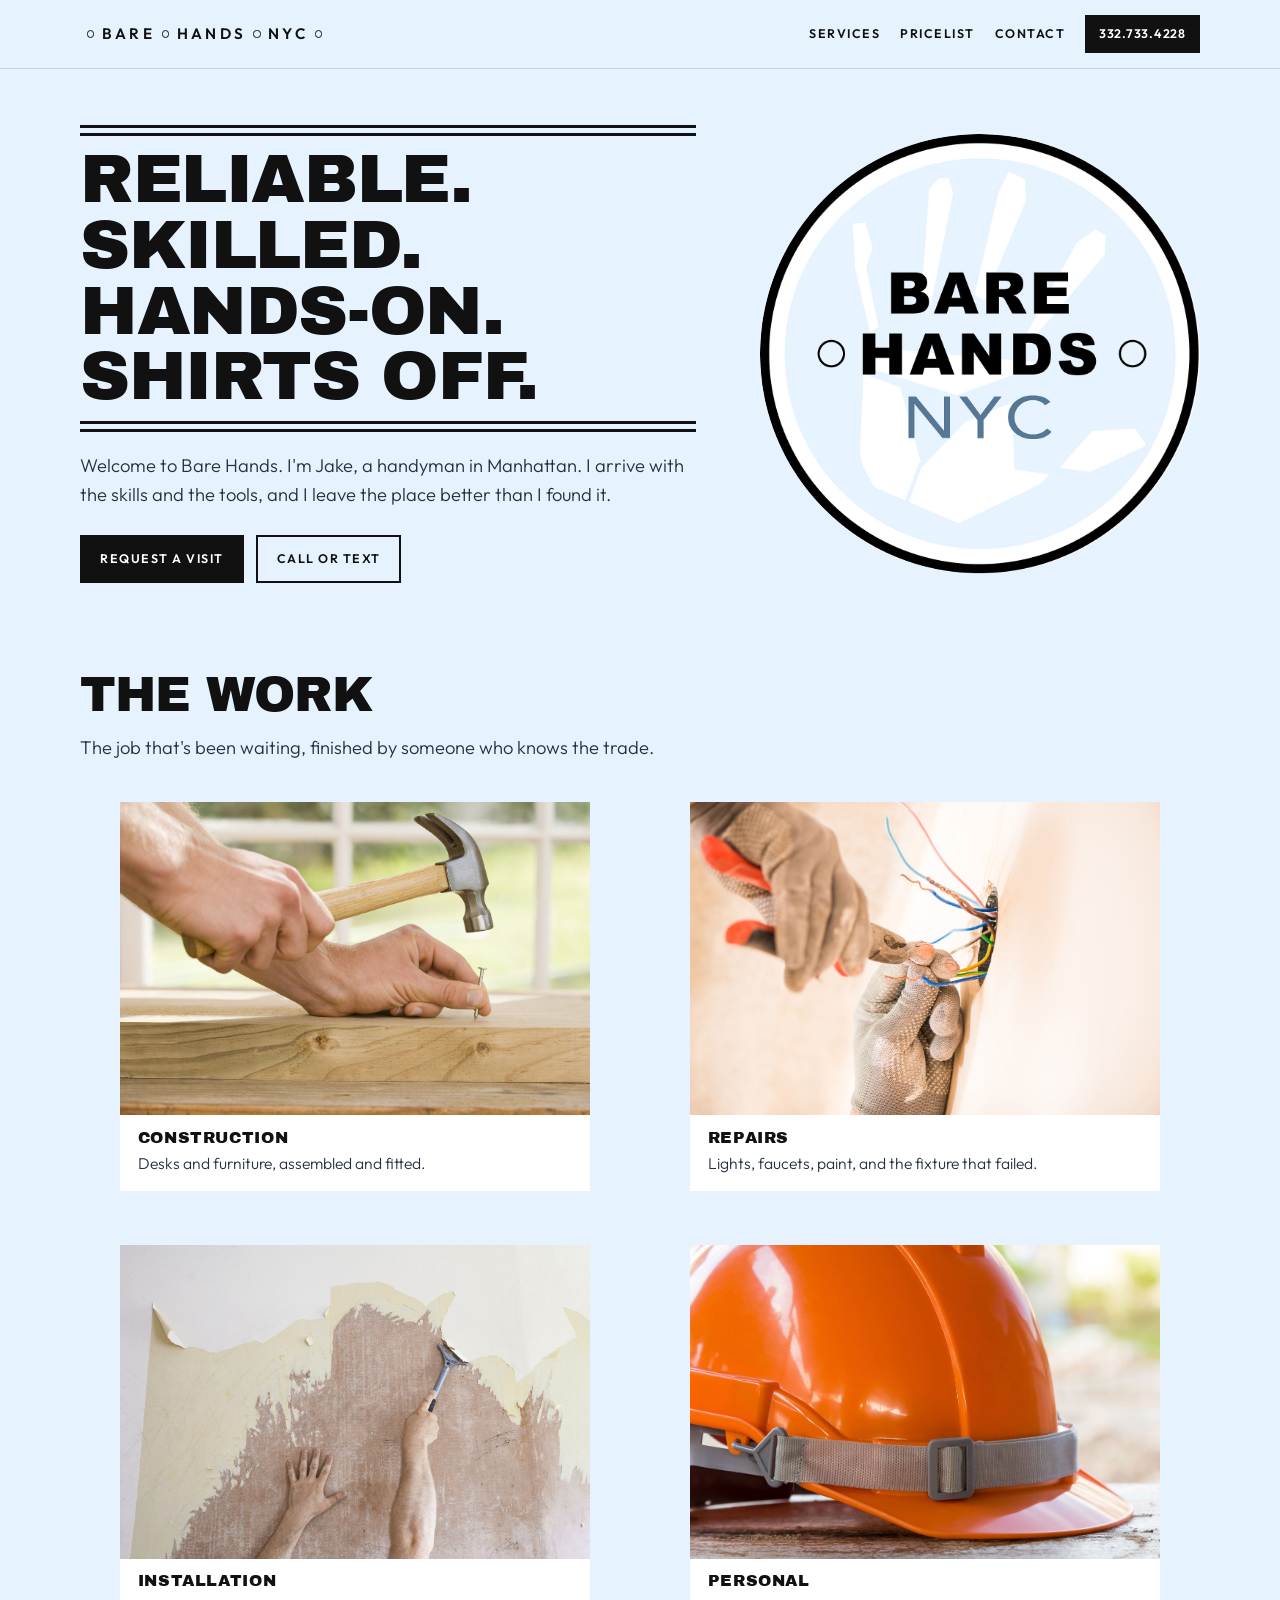
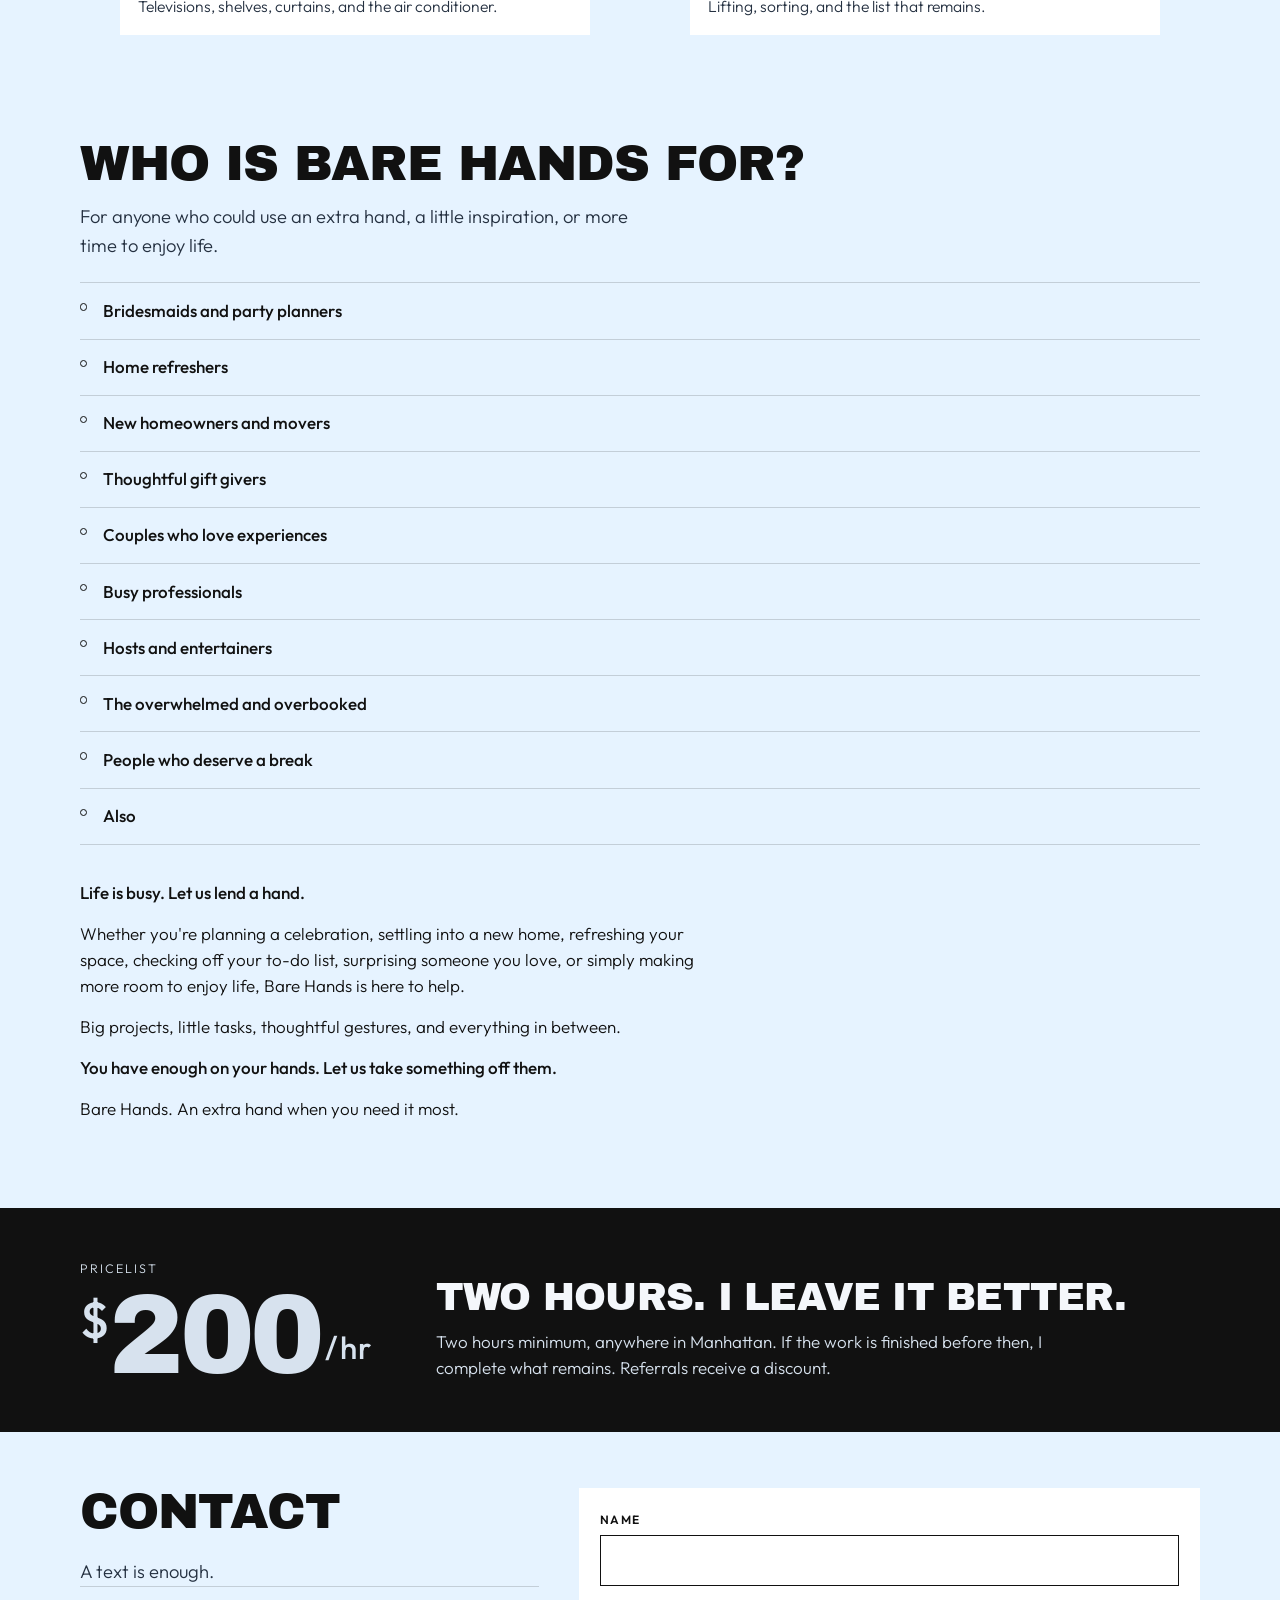
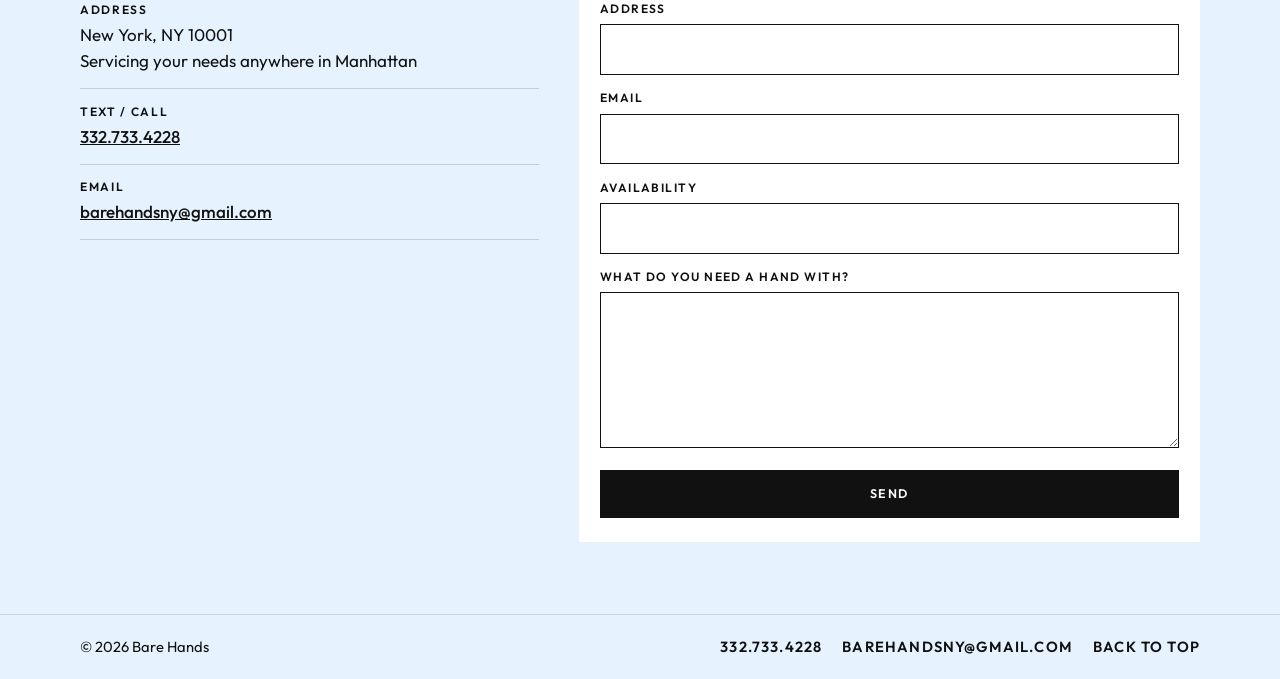
==== index.html @ 12488aaa "Start the Bare Hands site in its own repository. Keep this publish separate from the other GitHub ac" ====
<!DOCTYPE html>
<html lang="en">
<head>
  <meta charset="utf-8" />
  <meta name="viewport" content="width=device-width, initial-scale=1" />
  <title>Reliable. Skilled. Hands-On. Shirts Off. — BareHands.NYC</title>
  <meta name="description" content="Jake, a shirtless skilled-trade handyman in Manhattan. Furniture, repairs, installation, and personal jobs. From $200 an hour, two-hour minimum." />
  <link rel="canonical" href="https://www.barehands.nyc/" />
  <meta name="theme-color" content="#e6f3ff" />
  <link rel="icon" href="/images/mark.jpg" type="image/jpeg" />
  <meta property="og:title" content="BareHands.NYC" />
  <meta property="og:description" content="Reliable. Skilled. Hands-on. Shirts off. Handyman work anywhere in Manhattan." />
  <meta property="og:url" content="https://www.barehands.nyc/" />
  <meta property="og:image" content="https://www.barehands.nyc/images/mark.jpg" />
  <meta property="og:type" content="website" />
  <script type="application/ld+json">
  {
    "@context": "https://schema.org",
    "@type": "HomeAndConstructionBusiness",
    "name": "Bare Hands",
    "url": "https://www.barehands.nyc/",
    "image": "https://www.barehands.nyc/images/mark.jpg",
    "email": "barehandsny@gmail.com",
    "telephone": "+1-332-733-4228",
    "address": {
      "@type": "PostalAddress",
      "addressLocality": "New York",
      "addressRegion": "NY",
      "postalCode": "10001",
      "addressCountry": "US"
    },
    "areaServed": "Manhattan"
  }
  </script>
  <link rel="preconnect" href="https://fonts.googleapis.com" />
  <link rel="preconnect" href="https://fonts.gstatic.com" crossorigin />
  <link href="https://fonts.googleapis.com/css2?family=Archivo+Black&family=Outfit:wght@300;400;500;600&display=swap" rel="stylesheet" />
  <link rel="stylesheet" href="/styles.css?v=4" />
</head>
<body>
  <a class="skip" href="#main">Skip to content</a>
  <header class="site-header">
    <div class="wrap bar">
      <a class="wordmark" href="#top" aria-label="Bare Hands NYC">
        <span class="dot" aria-hidden="true"></span>
        <span class="spaced">Bare</span>
        <span class="dot" aria-hidden="true"></span>
        <span class="spaced">Hands</span>
        <span class="dot wide" aria-hidden="true"></span>
        <span class="spaced wide">NYC</span>
        <span class="dot wide" aria-hidden="true"></span>
      </a>
      <nav class="nav" aria-label="Primary">
        <a href="#services">Services</a>
        <a href="#rates">Pricelist</a>
        <a href="#contact">Contact</a>
      </nav>
      <a class="btn btn-small" href="tel:+13327334228">332.733.4228</a>
    </div>
  </header>

  <main id="main">
    <section class="hero wrap" id="top">
      <div class="hero-copy">
        <div class="rules" aria-hidden="true"></div>
        <h1>Reliable. Skilled. Hands-on. Shirts off.</h1>
        <div class="rules" aria-hidden="true"></div>
        <p class="lede">Welcome to Bare Hands. I'm Jake, a handyman in Manhattan. I arrive with the skills and the tools, and I leave the place better than I found it.</p>
        <div class="actions">
          <a class="btn" href="#contact">Request a visit</a>
          <a class="btn btn-line" href="tel:+13327334228">Call or text</a>
        </div>
      </div>
      <img class="seal" src="/images/mark.jpg" alt="Bare Hands NYC. An open hand inside a black circle." />
    </section>

    <section class="section wrap" id="services" aria-labelledby="services-title">
      <h2 id="services-title">The work</h2>
      <p class="line">The job that's been waiting, finished by someone who knows the trade.</p>
      <div class="grid">
        <figure class="card">
          <img src="/images/svc-construction.jpg" alt="Hands hammering a nail into a pine board." />
          <figcaption>Construction <span>Desks and furniture, assembled and fitted.</span></figcaption>
        </figure>
        <figure class="card">
          <img src="/images/svc-repairs.jpg" alt="Gloved hands joining electrical wires with pliers." />
          <figcaption>Repairs <span>Lights, faucets, paint, and the fixture that failed.</span></figcaption>
        </figure>
        <figure class="card">
          <img src="/images/svc-installation.jpg" alt="Hands stripping old wallpaper from a wall." />
          <figcaption>Installation <span>Televisions, shelves, curtains, and the air conditioner.</span></figcaption>
        </figure>
        <figure class="card">
          <img src="/images/svc-personal.jpg" alt="An orange hard hat on a wooden workbench." />
          <figcaption>Personal <span>Lifting, sorting, and the list that remains.</span></figcaption>
        </figure>
      </div>
    </section>

    <section class="section wrap who" id="who" aria-labelledby="who-title">
      <h2 id="who-title">Who is Bare Hands for?</h2>
      <p class="line">For anyone who could use an extra hand, a little inspiration, or more time to enjoy life.</p>
      <div class="who-list">
        <details>
          <summary>Bridesmaids and party planners</summary>
          <p>Getting ready for the big day? Hosting a bachelorette, bridal shower, birthday, or special celebration? Let us help bring everything together so you can focus on enjoying the moment.</p>
        </details>
        <details>
          <summary>Home refreshers</summary>
          <p>Ready for a fresh start? Whether it's reorganizing a room, refreshing your space, or finally tackling those home projects you've been putting off, we're here to help make your home feel like you again.</p>
        </details>
        <details>
          <summary>New homeowners and movers</summary>
          <p>New keys, new beginnings. Moving into a new home, settling in, unpacking, organizing, or making a new space feel like home? We've got an extra set of hands for that.</p>
        </details>
        <details>
          <summary>Thoughtful gift givers</summary>
          <p>Looking for something more meaningful than another gift card? Give someone special the gift of help, a little pampering, or an experience you can enjoy together.</p>
        </details>
        <details>
          <summary>Couples who love experiences</summary>
          <p>Sometimes the best gift is doing something together. Make time for each other while we help take care of the details.</p>
        </details>
        <details>
          <summary>Busy professionals</summary>
          <p>Too much to do and not enough hours in the day? Let us help tackle your to-do list so you can focus on what matters most.</p>
        </details>
        <details>
          <summary>Hosts and entertainers</summary>
          <p>Love having people over but not all the prep work? From getting your home guest-ready to helping with the details of your gathering, we've got you covered.</p>
        </details>
        <details>
          <summary>The overwhelmed and overbooked</summary>
          <p>You know that list you've been meaning to get to? The errands, the organizing, the little projects, the things that keep getting pushed to tomorrow? Let's get them done.</p>
        </details>
        <details>
          <summary>People who deserve a break</summary>
          <p>Sometimes you don't need a special occasion or a reason. You just need a little help, more breathing room, and time for yourself.</p>
        </details>
        <details>
          <summary>Also</summary>
          <ul>
            <li>New parents getting organized or preparing for a baby</li>
            <li>Holiday hosting and seasonal decorating</li>
            <li>Adult children arranging help for their parents</li>
            <li>Agents preparing a home for a showing or a new owner</li>
            <li>Short-term rental hosts preparing a guest space</li>
            <li>Proposals, anniversaries, and romantic surprises</li>
            <li>Small businesses that need setup, errands, and the everyday tasks</li>
          </ul>
        </details>
      </div>
      <div class="who-close">
        <p class="motto">Life is busy. Let us lend a hand.</p>
        <p>Whether you're planning a celebration, settling into a new home, refreshing your space, checking off your to-do list, surprising someone you love, or simply making more room to enjoy life, Bare Hands is here to help.</p>
        <p>Big projects, little tasks, thoughtful gestures, and everything in between.</p>
        <p class="motto">You have enough on your hands. Let us take something off them.</p>
        <p>Bare Hands. An extra hand when you need it most.</p>
      </div>
    </section>

    <section class="rates" id="rates" aria-labelledby="rates-title">
      <div class="wrap rates-inner">
        <div>
          <p class="kicker kicker-light">Pricelist</p>
          <p class="price"><span class="currency">$</span>200<span class="unit">/hr</span></p>
        </div>
        <div>
          <h2 id="rates-title">Two hours. I leave it better.</h2>
          <p>Two hours minimum, anywhere in Manhattan. If the work is finished before then, I complete what remains. Referrals receive a discount.</p>
        </div>
      </div>
    </section>

    <section class="section wrap contact" id="contact" aria-labelledby="contact-title">
      <div>
        <h2 id="contact-title">Contact</h2>
        <p class="lede">A text is enough.</p>
        <dl class="facts">
          <div>
            <dt>Address</dt>
            <dd>New York, NY 10001<br />Servicing your needs anywhere in Manhattan</dd>
          </div>
          <div>
            <dt>Text / call</dt>
            <dd><a href="tel:+13327334228">332.733.4228</a></dd>
          </div>
          <div>
            <dt>Email</dt>
            <dd><a href="mailto:barehandsny@gmail.com">barehandsny@gmail.com</a></dd>
          </div>
        </dl>
      </div>
      <form name="visit" method="POST" action="/thanks.html" data-netlify="true" netlify-honeypot="bot-field">
        <input type="hidden" name="form-name" value="visit" />
        <p class="hp"><label>Leave this empty <input name="bot-field" tabindex="-1" autocomplete="off" /></label></p>
        <div class="field">
          <label for="name">Name</label>
          <input id="name" name="name" type="text" autocomplete="name" required />
        </div>
        <div class="field">
          <label for="address">Address</label>
          <input id="address" name="address" type="text" autocomplete="street-address" required />
        </div>
        <div class="field">
          <label for="email">Email</label>
          <input id="email" name="email" type="email" autocomplete="email" required />
        </div>
        <div class="field">
          <label for="availability">Availability</label>
          <input id="availability" name="availability" type="text" autocomplete="off" />
        </div>
        <div class="field">
          <label for="job">What do you need a hand with?</label>
          <textarea id="job" name="job" rows="5"></textarea>
        </div>
        <button class="btn" type="submit">Send</button>
      </form>
    </section>
  </main>

  <footer class="site-footer">
    <div class="wrap bar">
      <span>© 2026 Bare Hands</span>
      <span class="footer-links">
        <a href="tel:+13327334228">332.733.4228</a>
        <a href="mailto:barehandsny@gmail.com">barehandsny@gmail.com</a>
        <a href="#top">Back to top</a>
      </span>
    </div>
  </footer>
  <script src="/visit.js"></script>
</body>
</html>
---- styles.css ----
:root {
  --sky: #e6f3ff;
  --ink: #111111;
  --paper: #ffffff;
  --muted: #243040;
  color-scheme: light;
}

*,
*::before,
*::after {
  box-sizing: border-box;
}

html {
  scroll-behavior: smooth;
}

#services,
#who,
#rates,
#contact {
  scroll-margin-top: 7.5rem;
}

body {
  display: flex;
  flex-direction: column;
  min-height: 100vh;
  margin: 0;
  background: var(--sky);
  color: var(--ink);
  font-family: Outfit, "Helvetica Neue", Helvetica, Arial, sans-serif;
  font-size: 1.0625rem;
  font-weight: 400;
  line-height: 1.55;
}

main {
  flex: 1;
}

img {
  max-width: 100%;
  height: auto;
}

a {
  color: inherit;
}

.skip {
  position: absolute;
  left: 1rem;
  top: -4rem;
  z-index: 20;
  background: var(--paper);
  color: var(--ink);
  padding: 0.5rem 0.8rem;
}

.skip:focus {
  top: 0.75rem;
}

.wrap {
  width: min(1120px, calc(100% - 2.5rem));
  margin-inline: auto;
}

.site-header {
  position: sticky;
  top: 0;
  z-index: 10;
  background: rgba(230, 243, 255, 0.94);
  border-bottom: 1px solid rgba(17, 17, 17, 0.14);
  backdrop-filter: blur(10px);
}

.bar {
  display: flex;
  align-items: center;
  gap: 1.25rem;
  min-height: 4.25rem;
}

.wordmark {
  display: flex;
  align-items: center;
  margin-right: auto;
  color: var(--ink);
  font-weight: 600;
  font-size: 0.95rem;
  text-decoration: none;
  text-transform: uppercase;
}

.spaced {
  letter-spacing: 0.22em;
}

.dot {
  width: 0.45rem;
  height: 0.45rem;
  margin: 0 0.45rem;
  border: 1.5px solid currentColor;
  border-radius: 50%;
  flex: none;
}

.nav {
  display: flex;
  gap: 1.25rem;
}

.nav a {
  color: var(--ink);
  font-size: 0.78rem;
  font-weight: 600;
  letter-spacing: 0.12em;
  text-decoration: none;
  text-transform: uppercase;
}

.nav a:hover {
  text-decoration: underline;
  text-underline-offset: 0.3em;
}

.btn {
  display: inline-flex;
  align-items: center;
  justify-content: center;
  min-height: 3rem;
  padding: 0.7rem 1.15rem;
  border: 2px solid var(--ink);
  background: var(--ink);
  color: var(--paper);
  font: inherit;
  font-size: 0.78rem;
  font-weight: 600;
  letter-spacing: 0.12em;
  text-decoration: none;
  text-transform: uppercase;
  cursor: pointer;
}

.btn:hover {
  background: var(--paper);
  color: var(--ink);
}

.btn-line {
  background: transparent;
  color: var(--ink);
}

.btn-line:hover {
  background: var(--ink);
  color: var(--paper);
}

.btn-small {
  min-height: 2.4rem;
  padding: 0.4rem 0.75rem;
  letter-spacing: 0.06em;
}

.hero {
  display: grid;
  grid-template-columns: minmax(0, 1.15fr) minmax(220px, 0.85fr);
  gap: 3rem;
  align-items: center;
  padding: 3.5rem 0 4.5rem;
}

.kicker {
  margin: 0 0 0.8rem;
  font-size: 0.78rem;
  font-weight: 600;
  letter-spacing: 0.16em;
  text-transform: uppercase;
}

.rules {
  height: 11px;
  border-top: 3px solid var(--ink);
  border-bottom: 3px solid var(--ink);
}

h1,
h2,
h3 {
  font-family: "Archivo Black", Impact, Haettenschweiler, sans-serif;
  font-weight: 400;
  letter-spacing: -0.02em;
  line-height: 0.95;
  text-transform: uppercase;
}

h1 {
  margin: 0.7rem 0;
  font-size: clamp(2.6rem, 5.4vw, 4.7rem);
}

.lede {
  max-width: 40rem;
  margin: 1.25rem 0 0;
  color: var(--muted);
  font-size: 1.15rem;
  font-weight: 300;
}

.actions {
  display: flex;
  flex-wrap: wrap;
  gap: 0.75rem;
  margin-top: 1.6rem;
}

.seal {
  width: min(100%, 440px);
  margin-left: auto;
  border-radius: 50%;
  background: var(--paper);
}

.section {
  padding: 1rem 0 4.5rem;
}

.who-list {
  border-bottom: 1px solid rgba(17, 17, 17, 0.16);
}

.who details {
  border-top: 1px solid rgba(17, 17, 17, 0.16);
}

.who summary {
  position: relative;
  padding: 0.9rem 0 0.9rem 1.45rem;
  cursor: pointer;
  font-weight: 500;
  list-style: none;
}

.who summary::-webkit-details-marker {
  display: none;
}

.who summary::before {
  content: "";
  position: absolute;
  left: 0;
  top: 1.25rem;
  width: 0.45rem;
  height: 0.45rem;
  border: 1.5px solid currentColor;
  border-radius: 50%;
}

.who details[open] summary::before {
  background: currentColor;
}

.who details p,
.who details li {
  max-width: 40rem;
  margin: 0 0 0.85rem 1.45rem;
  color: var(--muted);
  font-weight: 300;
}

.who details ul {
  margin: 0 0 0.4rem;
  padding: 0;
  list-style: none;
}

.who-close {
  max-width: 40rem;
  margin-top: 2.2rem;
}

.who-close p {
  margin: 0 0 0.9rem;
  font-weight: 300;
}

.who-close .motto {
  font-weight: 500;
}

.line {
  max-width: 36rem;
  margin: -0.4rem 0 1.4rem;
  color: var(--muted);
  font-size: 1.15rem;
  font-weight: 300;
}

.card figcaption {
  padding: 0.85rem 1.1rem 1.05rem;
  font-family: "Archivo Black", Impact, sans-serif;
  font-size: 1rem;
  letter-spacing: 0.04em;
  line-height: 1.1;
  text-transform: uppercase;
}

.card figcaption span {
  display: block;
  margin-top: 0.4rem;
  color: var(--muted);
  font-family: Outfit, "Helvetica Neue", Helvetica, Arial, sans-serif;
  font-size: 0.98rem;
  font-weight: 300;
  letter-spacing: 0;
  line-height: 1.4;
  text-transform: none;
}

.thanks {
  padding: 4.5rem 0 6rem;
}

h2 {
  margin: 0 0 1.4rem;
  font-size: clamp(2rem, 4vw, 3.1rem);
}

.grid {
  display: grid;
  grid-template-columns: 1fr 1fr;
  gap: 1.25rem;
}

.card {
  background: var(--paper);
  color: var(--ink);
}

.card img {
  display: block;
  width: 100%;
  aspect-ratio: 3 / 2;
  object-fit: cover;
}

.card-body {
  padding: 1.2rem 1.3rem 1.45rem;
}

.card h3 {
  margin: 0 0 0.4rem;
  font-size: 1.35rem;
}

.sub {
  margin: 0 0 0.7rem;
  font-weight: 600;
}

.card p:last-child {
  margin: 0;
  color: var(--muted);
  font-weight: 300;
}

.rates {
  background: var(--ink);
  color: #f4f7fb;
}

.rates-inner {
  display: grid;
  grid-template-columns: auto minmax(0, 1fr);
  gap: 2.5rem 4rem;
  align-items: end;
  padding-block: 3.2rem;
}

.kicker-light {
  color: #d5e7f8;
}

.price {
  margin: 0;
  font-family: "Archivo Black", Impact, sans-serif;
  font-size: clamp(4.5rem, 9vw, 7rem);
  line-height: 0.8;
  letter-spacing: -0.04em;
}

.currency,
.unit {
  font-family: Outfit, Helvetica, sans-serif;
  font-weight: 500;
  letter-spacing: 0;
}

.currency {
  font-size: 0.45em;
  vertical-align: 0.7em;
}

.unit {
  margin-left: 0.15em;
  font-size: 0.28em;
  letter-spacing: 0.04em;
  vertical-align: 0.45em;
}

.rates h2 {
  margin-bottom: 0.8rem;
  font-size: clamp(1.7rem, 3vw, 2.4rem);
}

.rates p {
  max-width: 40rem;
  margin: 0 0 0.8rem;
  color: #d7e2ee;
  font-weight: 300;
}

.rates p:last-child {
  margin-bottom: 0;
}

.contact {
  display: grid;
  grid-template-columns: 0.85fr 1.15fr;
  gap: 2.5rem;
  padding-top: 3.5rem;
}

.facts {
  margin: 0;
}

.facts div {
  padding: 0.85rem 0;
  border-top: 1px solid rgba(17, 17, 17, 0.16);
}

.facts div:last-child {
  border-bottom: 1px solid rgba(17, 17, 17, 0.16);
}

.facts dt {
  margin-bottom: 0.15rem;
  font-size: 0.75rem;
  font-weight: 600;
  letter-spacing: 0.14em;
  text-transform: uppercase;
}

.facts dd {
  margin: 0;
}

.facts a {
  font-weight: 500;
}

form {
  background: var(--paper);
  padding: 1.4rem 1.3rem 1.5rem;
}

.field {
  margin-bottom: 0.9rem;
}

label {
  display: block;
  margin-bottom: 0.35rem;
  font-size: 0.75rem;
  font-weight: 600;
  letter-spacing: 0.12em;
  text-transform: uppercase;
}

input,
textarea {
  width: 100%;
  border: 1px solid var(--ink);
  background: var(--paper);
  color: var(--ink);
  font: inherit;
  padding: 0.7rem 0.75rem;
}

textarea {
  resize: vertical;
  min-height: 8rem;
}

input:focus,
textarea:focus,
.btn:focus-visible,
.nav a:focus-visible,
.wordmark:focus-visible,
.facts a:focus-visible,
.site-footer a:focus-visible {
  outline: 2px solid var(--ink);
  outline-offset: 3px;
}

.rates :focus-visible {
  outline-color: #fff;
}

form .btn {
  width: 100%;
}

.hp {
  position: absolute;
  left: -10000px;
}

.site-footer {
  border-top: 1px solid rgba(17, 17, 17, 0.14);
}

.site-footer .bar {
  min-height: 4rem;
  font-size: 0.92rem;
}

.footer-links {
  display: flex;
  flex-wrap: wrap;
  gap: 0.75rem 1.25rem;
  margin-left: auto;
}

.site-footer a {
  font-weight: 600;
  letter-spacing: 0.08em;
  text-transform: uppercase;
  text-decoration: none;
}

.site-footer a:hover {
  text-decoration: underline;
  text-underline-offset: 0.3em;
}

@media (max-width: 860px) {
  .wide {
    display: none;
  }

  .bar {
    flex-wrap: wrap;
    padding-block: 0.75rem;
  }

  .nav {
    order: 3;
    width: 100%;
    gap: 1rem;
  }

  .hero,
  .grid,
  .rates-inner,
  .contact {
    grid-template-columns: 1fr;
  }

  .footer-links {
    width: 100%;
    margin-left: 0;
  }

  .seal {
    margin-inline: auto;
    max-width: 320px;
  }

  .hero {
    padding-top: 2.2rem;
  }

  .rates-inner {
    align-items: start;
  }
}

@media (prefers-reduced-motion: reduce) {
  html {
    scroll-behavior: auto;
  }
}
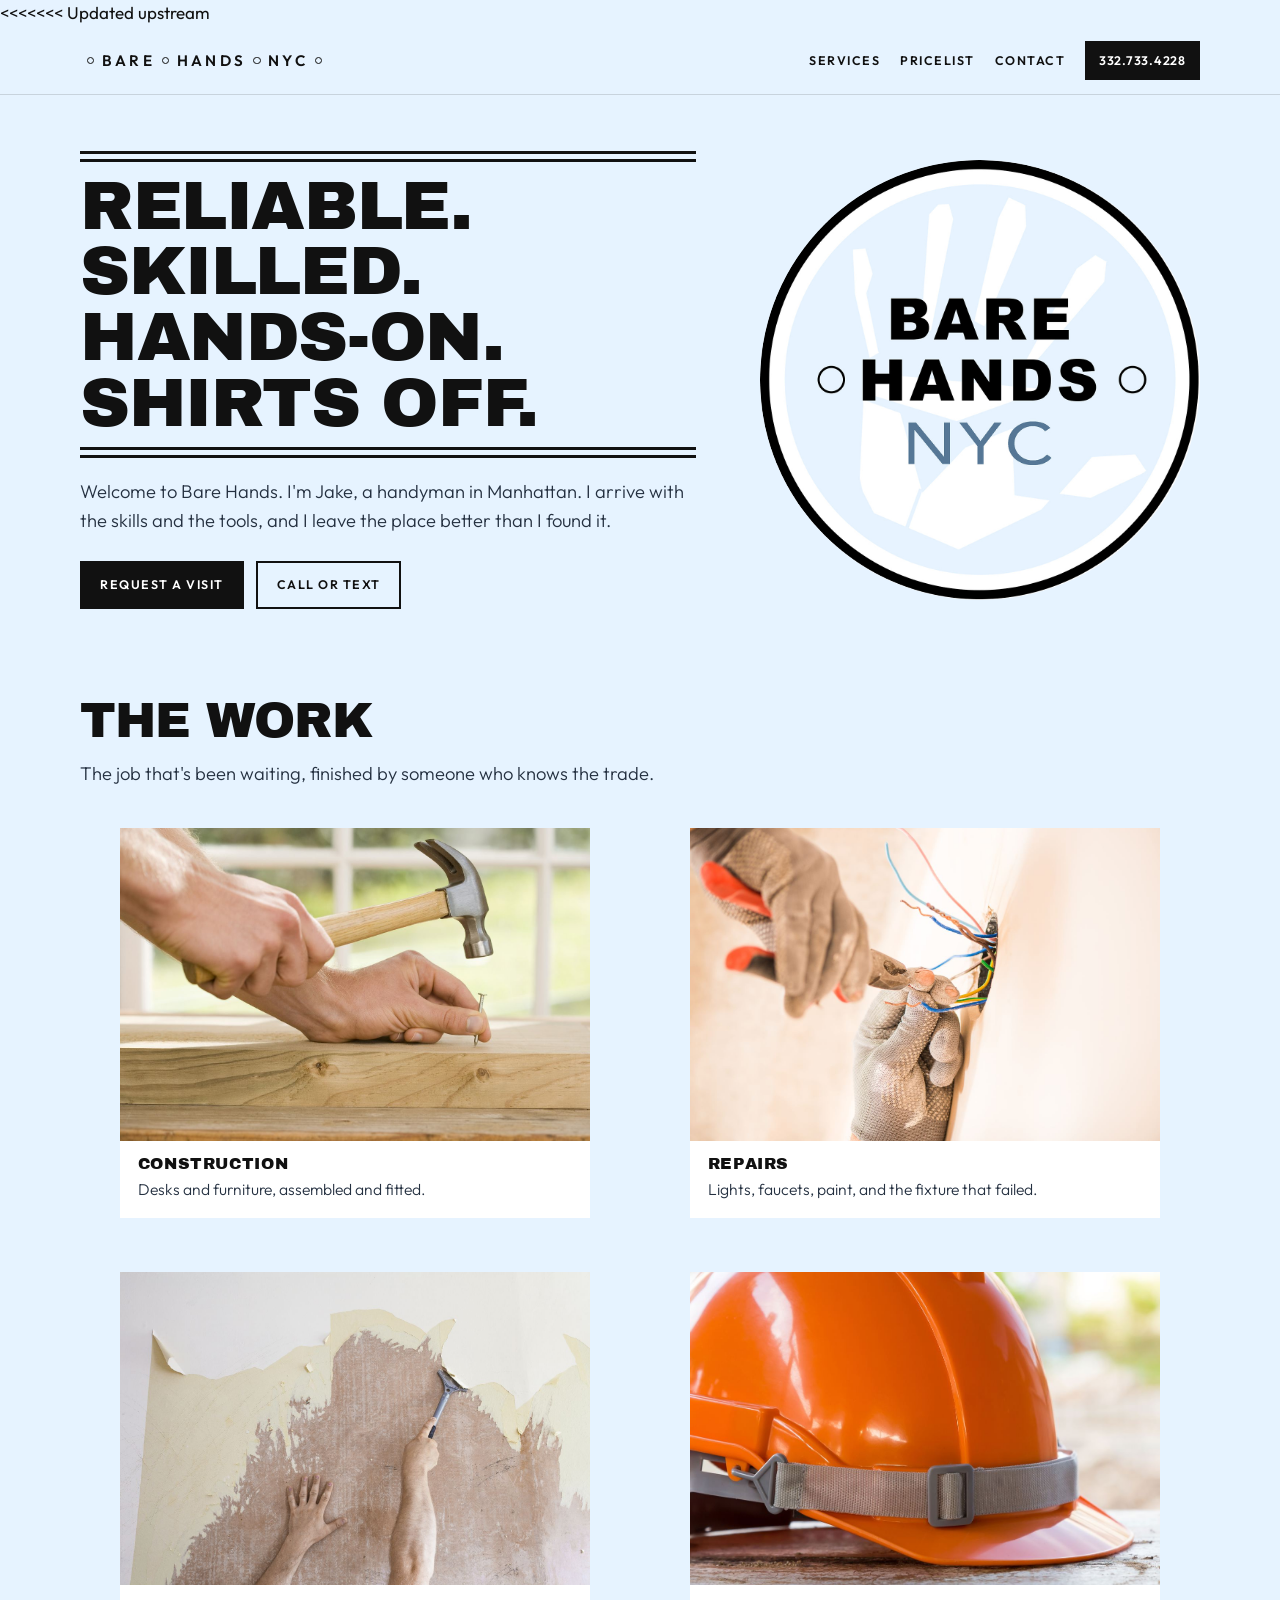
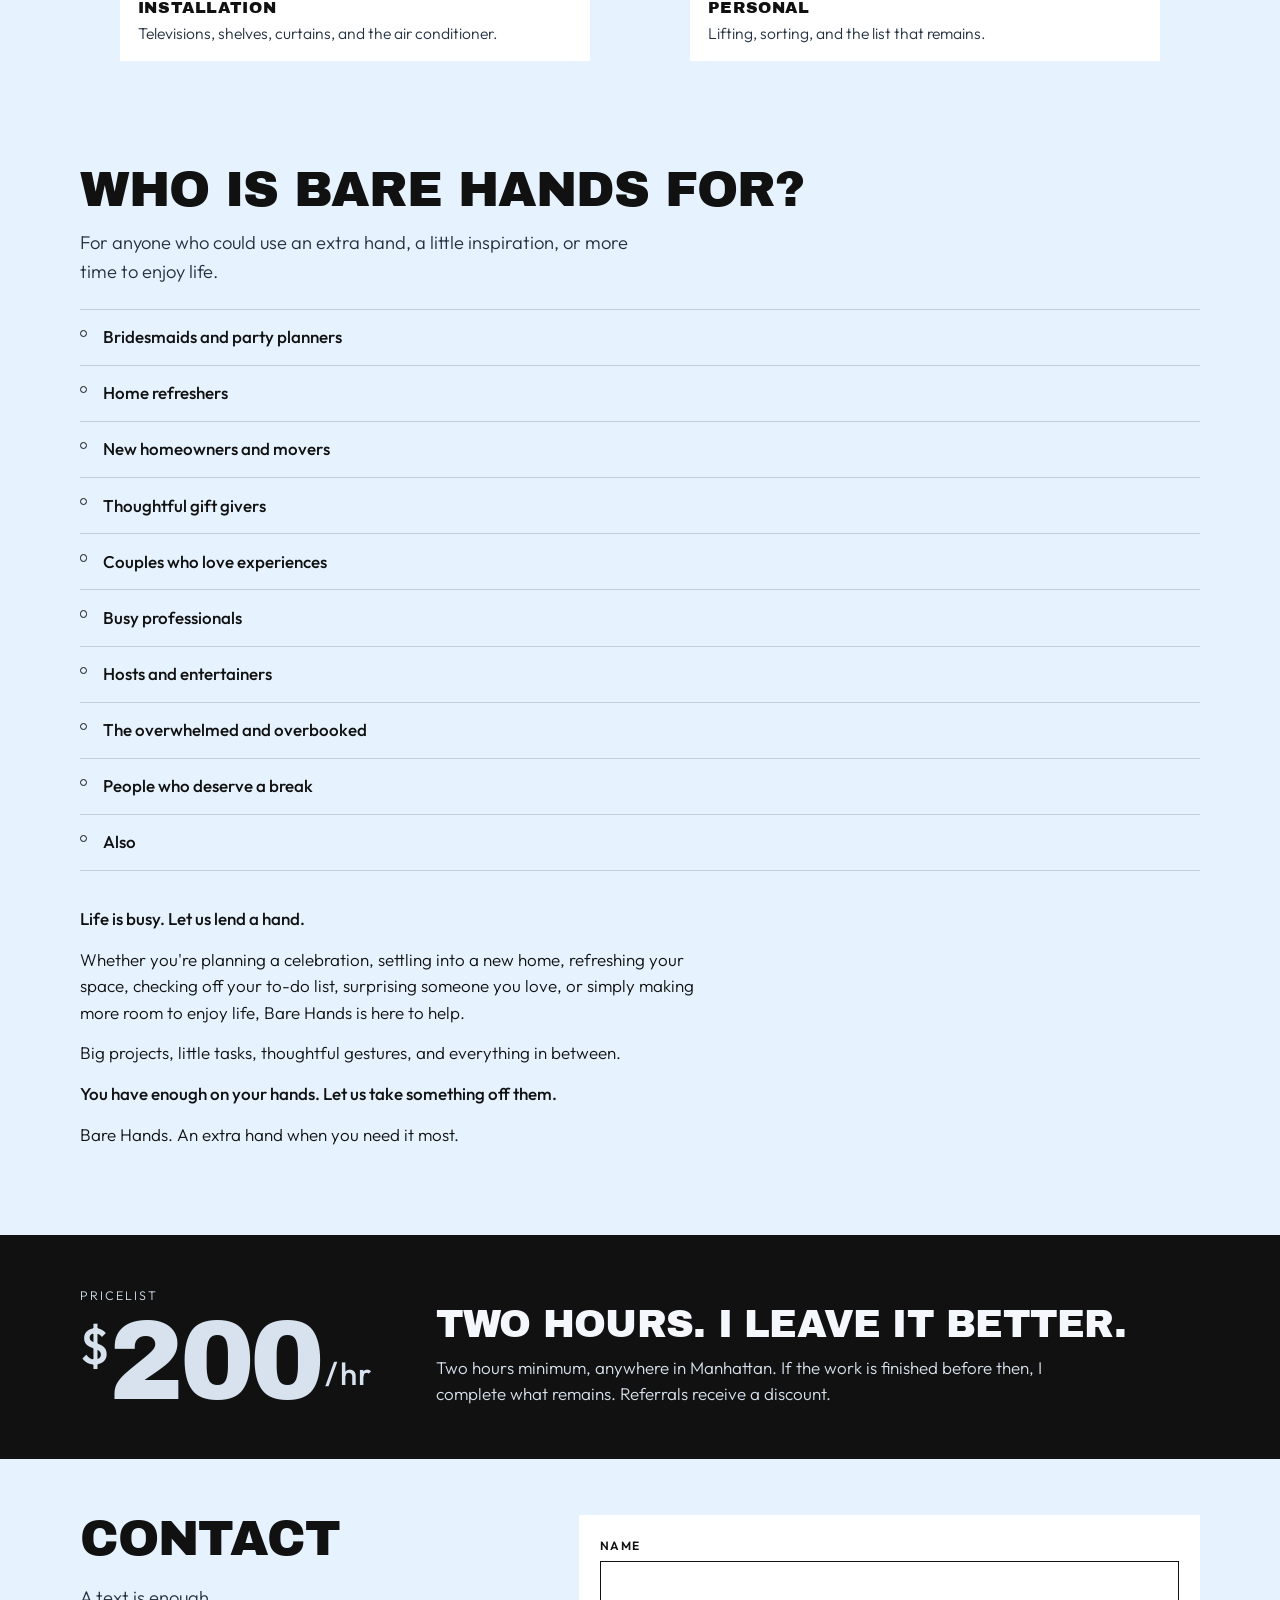
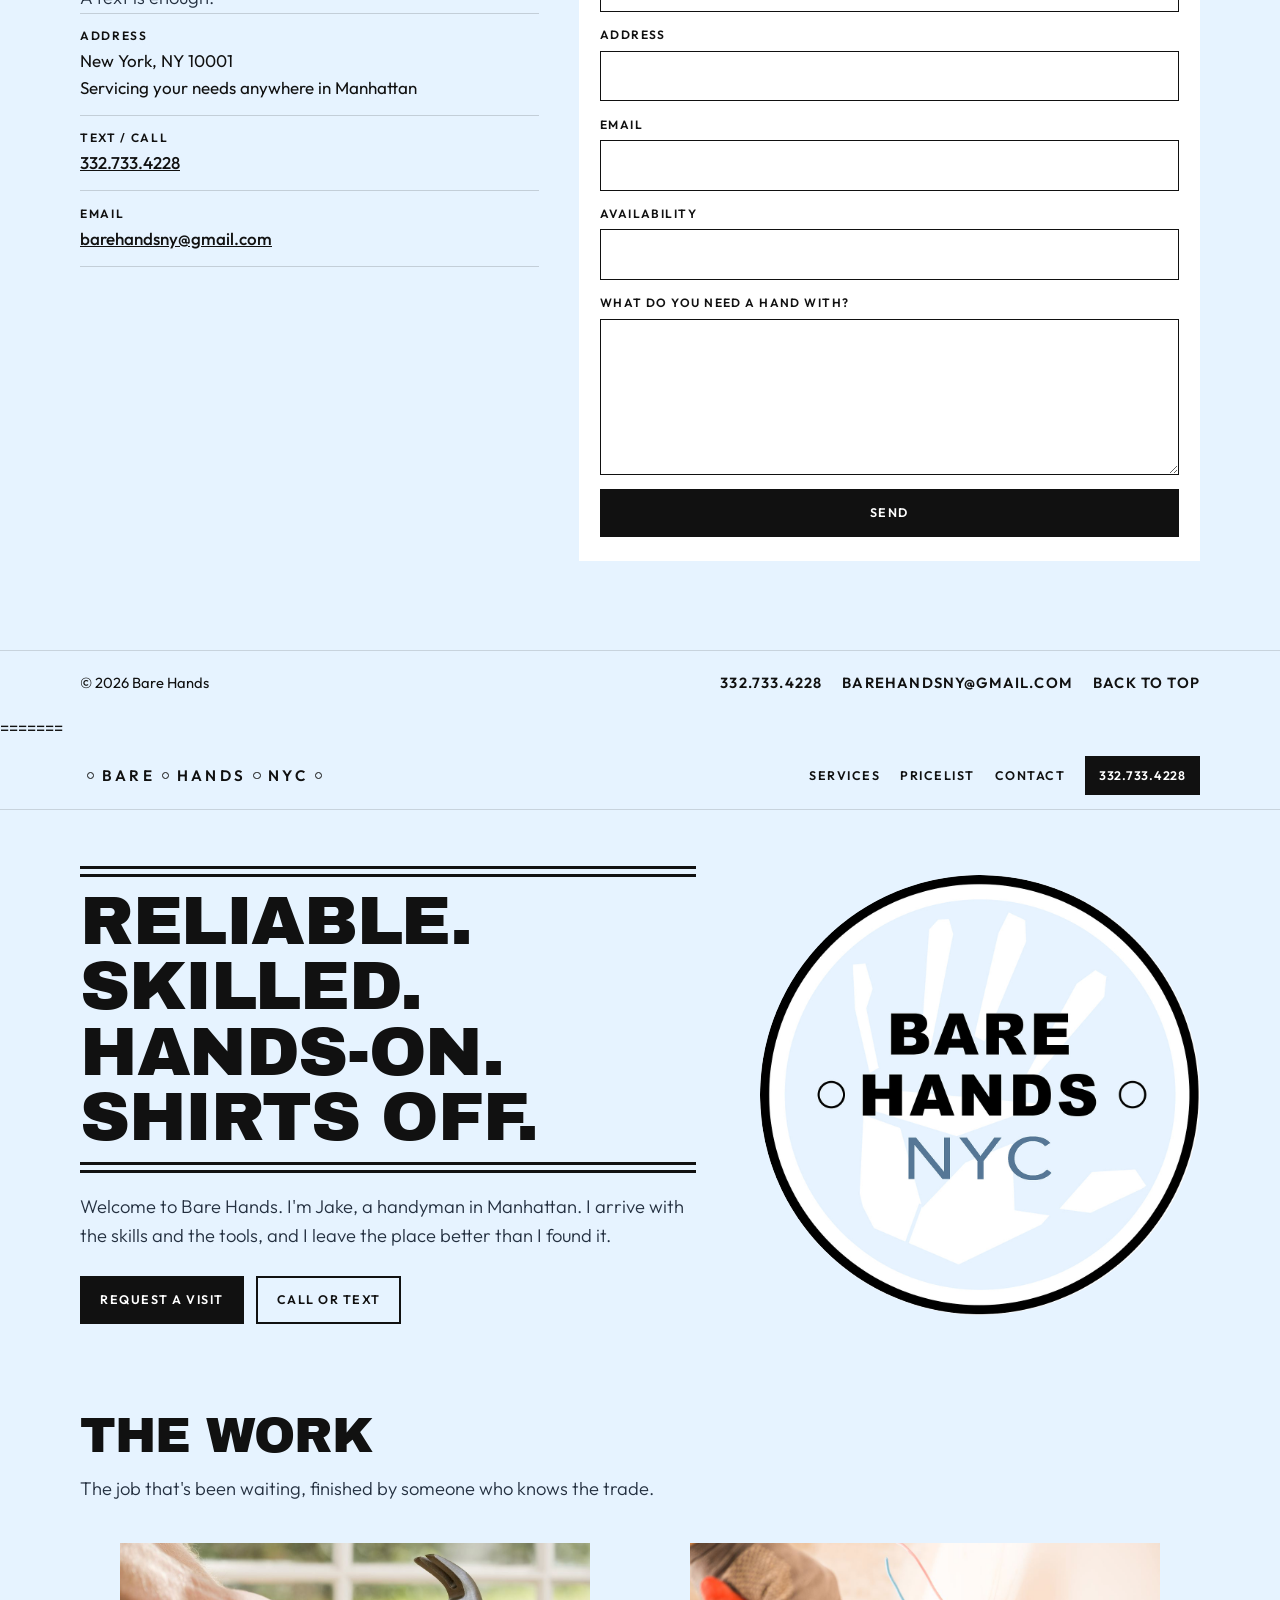
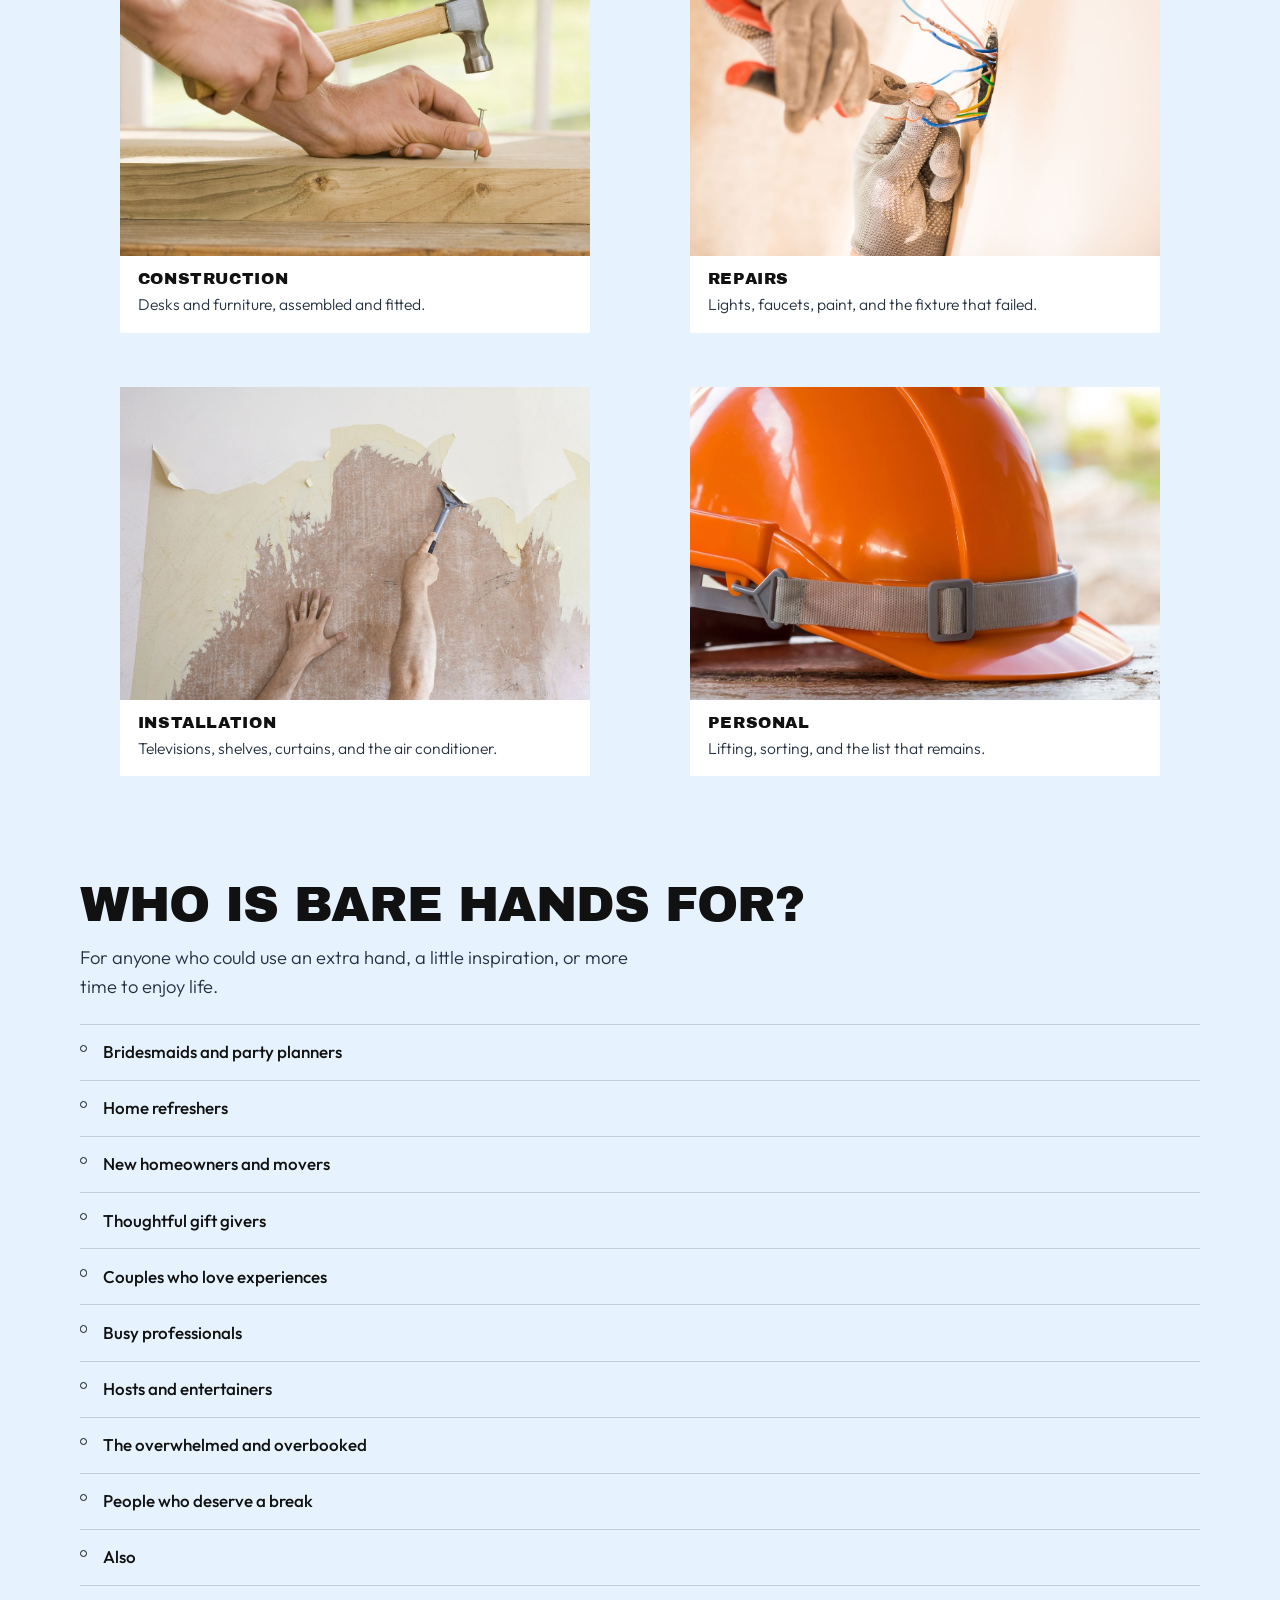
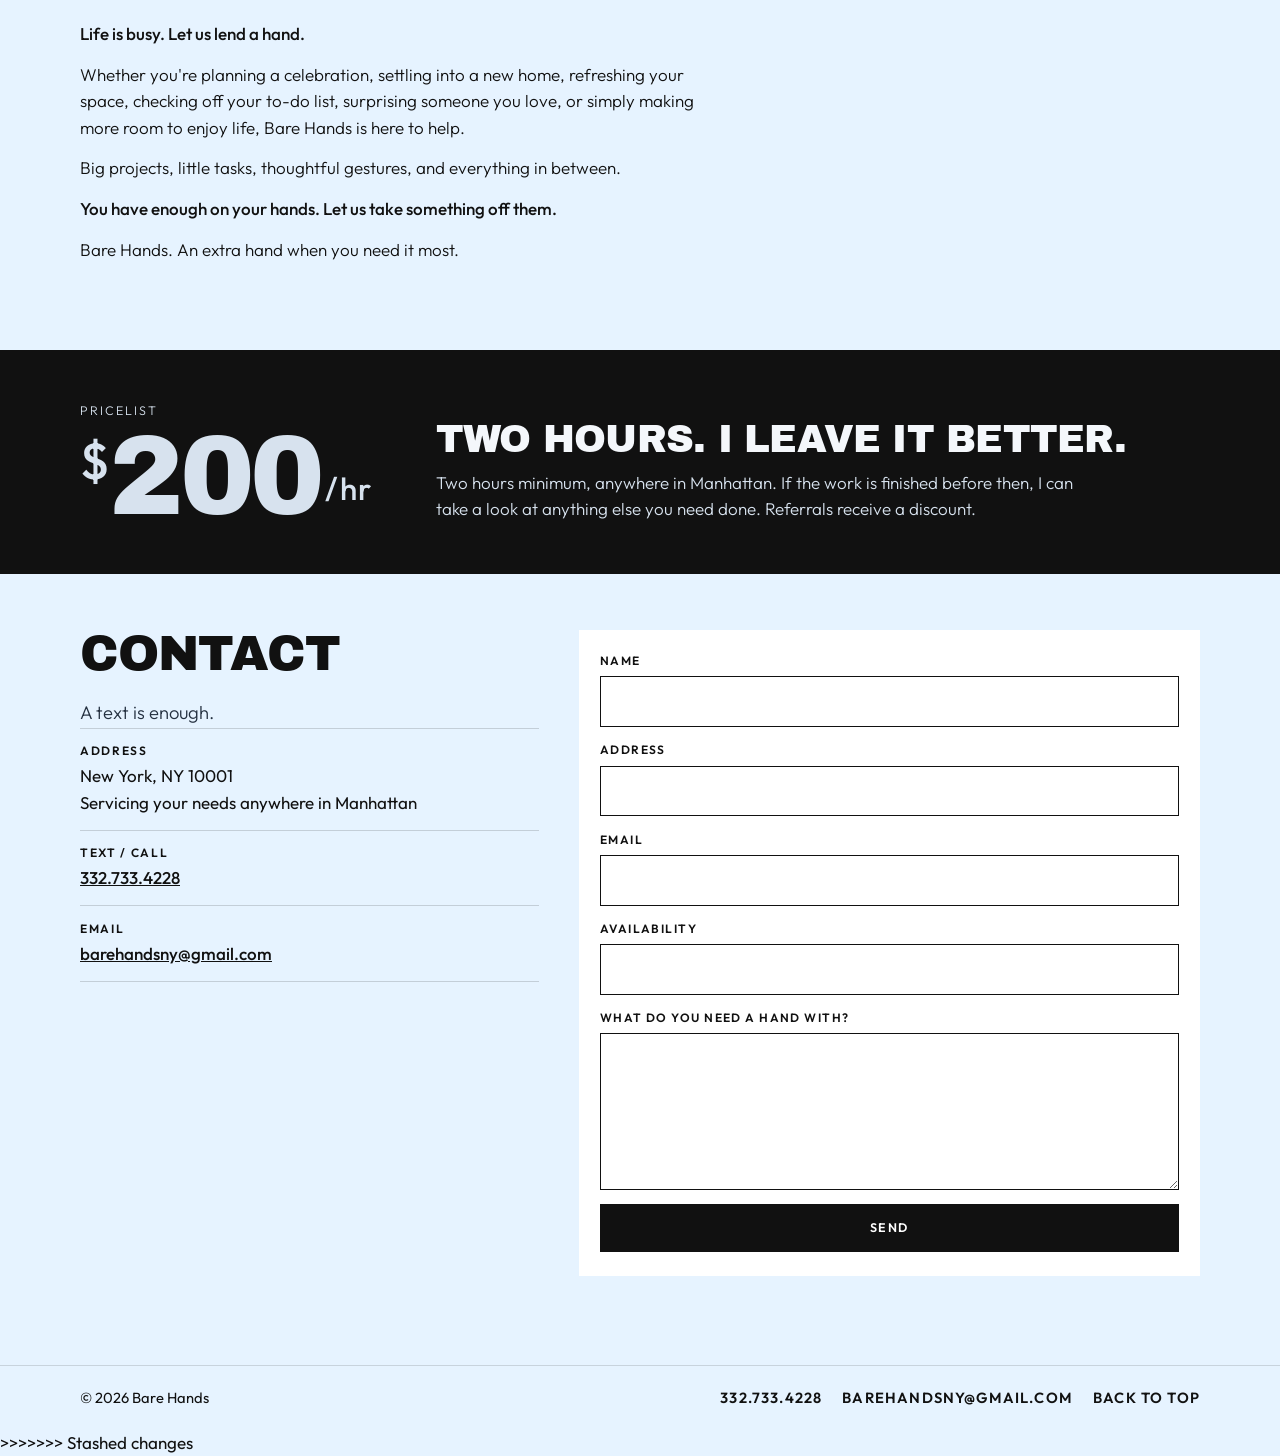
==== commit a8db42fd: "Use Jake's wording when the visit finishes early." ====
--- a/index.html
+++ b/index.html
@@ -1,3 +1,239 @@
+<<<<<<< Updated upstream
+<!DOCTYPE html>
+<html lang="en">
+<head>
+  <meta charset="utf-8" />
+  <meta name="viewport" content="width=device-width, initial-scale=1" />
+  <title>Reliable. Skilled. Hands-On. Shirts Off. — BareHands.NYC</title>
+  <meta name="description" content="Jake, a shirtless skilled-trade handyman in Manhattan. Furniture, repairs, installation, and personal jobs. From $200 an hour, two-hour minimum." />
+  <link rel="canonical" href="https://www.barehands.nyc/" />
+  <meta name="theme-color" content="#e6f3ff" />
+  <link rel="icon" href="/images/mark.jpg" type="image/jpeg" />
+  <meta property="og:title" content="BareHands.NYC" />
+  <meta property="og:description" content="Reliable. Skilled. Hands-on. Shirts off. Handyman work anywhere in Manhattan." />
+  <meta property="og:url" content="https://www.barehands.nyc/" />
+  <meta property="og:image" content="https://www.barehands.nyc/images/mark.jpg" />
+  <meta property="og:type" content="website" />
+  <script type="application/ld+json">
+  {
+    "@context": "https://schema.org",
+    "@type": "HomeAndConstructionBusiness",
+    "name": "Bare Hands",
+    "url": "https://www.barehands.nyc/",
+    "image": "https://www.barehands.nyc/images/mark.jpg",
+    "email": "barehandsny@gmail.com",
+    "telephone": "+1-332-733-4228",
+    "address": {
+      "@type": "PostalAddress",
+      "addressLocality": "New York",
+      "addressRegion": "NY",
+      "postalCode": "10001",
+      "addressCountry": "US"
+    },
+    "areaServed": "Manhattan"
+  }
+  </script>
+  <link rel="preconnect" href="https://fonts.googleapis.com" />
+  <link rel="preconnect" href="https://fonts.gstatic.com" crossorigin />
+  <link href="https://fonts.googleapis.com/css2?family=Archivo+Black&family=Outfit:wght@300;400;500;600&display=swap" rel="stylesheet" />
+  <link rel="stylesheet" href="/styles.css?v=4" />
+</head>
+<body>
+  <a class="skip" href="#main">Skip to content</a>
+  <header class="site-header">
+    <div class="wrap bar">
+      <a class="wordmark" href="#top" aria-label="Bare Hands NYC">
+        <span class="dot" aria-hidden="true"></span>
+        <span class="spaced">Bare</span>
+        <span class="dot" aria-hidden="true"></span>
+        <span class="spaced">Hands</span>
+        <span class="dot wide" aria-hidden="true"></span>
+        <span class="spaced wide">NYC</span>
+        <span class="dot wide" aria-hidden="true"></span>
+      </a>
+      <nav class="nav" aria-label="Primary">
+        <a href="#services">Services</a>
+        <a href="#rates">Pricelist</a>
+        <a href="#contact">Contact</a>
+      </nav>
+      <a class="btn btn-small" href="tel:+13327334228">332.733.4228</a>
+    </div>
+  </header>
+
+  <main id="main">
+    <section class="hero wrap" id="top">
+      <div class="hero-copy">
+        <div class="rules" aria-hidden="true"></div>
+        <h1>Reliable. Skilled. Hands-on. Shirts off.</h1>
+        <div class="rules" aria-hidden="true"></div>
+        <p class="lede">Welcome to Bare Hands. I'm Jake, a handyman in Manhattan. I arrive with the skills and the tools, and I leave the place better than I found it.</p>
+        <div class="actions">
+          <a class="btn" href="#contact">Request a visit</a>
+          <a class="btn btn-line" href="tel:+13327334228">Call or text</a>
+        </div>
+      </div>
+      <img class="seal" src="/images/mark.jpg" alt="Bare Hands NYC. An open hand inside a black circle." />
+    </section>
+
+    <section class="section wrap" id="services" aria-labelledby="services-title">
+      <h2 id="services-title">The work</h2>
+      <p class="line">The job that's been waiting, finished by someone who knows the trade.</p>
+      <div class="grid">
+        <figure class="card">
+          <img src="/images/svc-construction.jpg" alt="Hands hammering a nail into a pine board." />
+          <figcaption>Construction <span>Desks and furniture, assembled and fitted.</span></figcaption>
+        </figure>
+        <figure class="card">
+          <img src="/images/svc-repairs.jpg" alt="Gloved hands joining electrical wires with pliers." />
+          <figcaption>Repairs <span>Lights, faucets, paint, and the fixture that failed.</span></figcaption>
+        </figure>
+        <figure class="card">
+          <img src="/images/svc-installation.jpg" alt="Hands stripping old wallpaper from a wall." />
+          <figcaption>Installation <span>Televisions, shelves, curtains, and the air conditioner.</span></figcaption>
+        </figure>
+        <figure class="card">
+          <img src="/images/svc-personal.jpg" alt="An orange hard hat on a wooden workbench." />
+          <figcaption>Personal <span>Lifting, sorting, and the list that remains.</span></figcaption>
+        </figure>
+      </div>
+    </section>
+
+    <section class="section wrap who" id="who" aria-labelledby="who-title">
+      <h2 id="who-title">Who is Bare Hands for?</h2>
+      <p class="line">For anyone who could use an extra hand, a little inspiration, or more time to enjoy life.</p>
+      <div class="who-list">
+        <details>
+          <summary>Bridesmaids and party planners</summary>
+          <p>Getting ready for the big day? Hosting a bachelorette, bridal shower, birthday, or special celebration? Let us help bring everything together so you can focus on enjoying the moment.</p>
+        </details>
+        <details>
+          <summary>Home refreshers</summary>
+          <p>Ready for a fresh start? Whether it's reorganizing a room, refreshing your space, or finally tackling those home projects you've been putting off, we're here to help make your home feel like you again.</p>
+        </details>
+        <details>
+          <summary>New homeowners and movers</summary>
+          <p>New keys, new beginnings. Moving into a new home, settling in, unpacking, organizing, or making a new space feel like home? We've got an extra set of hands for that.</p>
+        </details>
+        <details>
+          <summary>Thoughtful gift givers</summary>
+          <p>Looking for something more meaningful than another gift card? Give someone special the gift of help, a little pampering, or an experience you can enjoy together.</p>
+        </details>
+        <details>
+          <summary>Couples who love experiences</summary>
+          <p>Sometimes the best gift is doing something together. Make time for each other while we help take care of the details.</p>
+        </details>
+        <details>
+          <summary>Busy professionals</summary>
+          <p>Too much to do and not enough hours in the day? Let us help tackle your to-do list so you can focus on what matters most.</p>
+        </details>
+        <details>
+          <summary>Hosts and entertainers</summary>
+          <p>Love having people over but not all the prep work? From getting your home guest-ready to helping with the details of your gathering, we've got you covered.</p>
+        </details>
+        <details>
+          <summary>The overwhelmed and overbooked</summary>
+          <p>You know that list you've been meaning to get to? The errands, the organizing, the little projects, the things that keep getting pushed to tomorrow? Let's get them done.</p>
+        </details>
+        <details>
+          <summary>People who deserve a break</summary>
+          <p>Sometimes you don't need a special occasion or a reason. You just need a little help, more breathing room, and time for yourself.</p>
+        </details>
+        <details>
+          <summary>Also</summary>
+          <ul>
+            <li>New parents getting organized or preparing for a baby</li>
+            <li>Holiday hosting and seasonal decorating</li>
+            <li>Adult children arranging help for their parents</li>
+            <li>Agents preparing a home for a showing or a new owner</li>
+            <li>Short-term rental hosts preparing a guest space</li>
+            <li>Proposals, anniversaries, and romantic surprises</li>
+            <li>Small businesses that need setup, errands, and the everyday tasks</li>
+          </ul>
+        </details>
+      </div>
+      <div class="who-close">
+        <p class="motto">Life is busy. Let us lend a hand.</p>
+        <p>Whether you're planning a celebration, settling into a new home, refreshing your space, checking off your to-do list, surprising someone you love, or simply making more room to enjoy life, Bare Hands is here to help.</p>
+        <p>Big projects, little tasks, thoughtful gestures, and everything in between.</p>
+        <p class="motto">You have enough on your hands. Let us take something off them.</p>
+        <p>Bare Hands. An extra hand when you need it most.</p>
+      </div>
+    </section>
+
+    <section class="rates" id="rates" aria-labelledby="rates-title">
+      <div class="wrap rates-inner">
+        <div>
+          <p class="kicker kicker-light">Pricelist</p>
+          <p class="price"><span class="currency">$</span>200<span class="unit">/hr</span></p>
+        </div>
+        <div>
+          <h2 id="rates-title">Two hours. I leave it better.</h2>
+          <p>Two hours minimum, anywhere in Manhattan. If the work is finished before then, I complete what remains. Referrals receive a discount.</p>
+        </div>
+      </div>
+    </section>
+
+    <section class="section wrap contact" id="contact" aria-labelledby="contact-title">
+      <div>
+        <h2 id="contact-title">Contact</h2>
+        <p class="lede">A text is enough.</p>
+        <dl class="facts">
+          <div>
+            <dt>Address</dt>
+            <dd>New York, NY 10001<br />Servicing your needs anywhere in Manhattan</dd>
+          </div>
+          <div>
+            <dt>Text / call</dt>
+            <dd><a href="tel:+13327334228">332.733.4228</a></dd>
+          </div>
+          <div>
+            <dt>Email</dt>
+            <dd><a href="mailto:barehandsny@gmail.com">barehandsny@gmail.com</a></dd>
+          </div>
+        </dl>
+      </div>
+      <form name="visit" method="POST" action="/thanks.html" data-netlify="true" netlify-honeypot="bot-field">
+        <input type="hidden" name="form-name" value="visit" />
+        <p class="hp"><label>Leave this empty <input name="bot-field" tabindex="-1" autocomplete="off" /></label></p>
+        <div class="field">
+          <label for="name">Name</label>
+          <input id="name" name="name" type="text" autocomplete="name" required />
+        </div>
+        <div class="field">
+          <label for="address">Address</label>
+          <input id="address" name="address" type="text" autocomplete="street-address" required />
+        </div>
+        <div class="field">
+          <label for="email">Email</label>
+          <input id="email" name="email" type="email" autocomplete="email" required />
+        </div>
+        <div class="field">
+          <label for="availability">Availability</label>
+          <input id="availability" name="availability" type="text" autocomplete="off" />
+        </div>
+        <div class="field">
+          <label for="job">What do you need a hand with?</label>
+          <textarea id="job" name="job" rows="5"></textarea>
+        </div>
+        <button class="btn" type="submit">Send</button>
+      </form>
+    </section>
+  </main>
+
+  <footer class="site-footer">
+    <div class="wrap bar">
+      <span>© 2026 Bare Hands</span>
+      <span class="footer-links">
+        <a href="tel:+13327334228">332.733.4228</a>
+        <a href="mailto:barehandsny@gmail.com">barehandsny@gmail.com</a>
+        <a href="#top">Back to top</a>
+      </span>
+    </div>
+  </footer>
+  <script src="/visit.js"></script>
+</body>
+</html>
+=======
 <!DOCTYPE html>
 <html lang="en">
 <head>
@@ -167,7 +403,7 @@
         </div>
         <div>
           <h2 id="rates-title">Two hours. I leave it better.</h2>
-          <p>Two hours minimum, anywhere in Manhattan. If the work is finished before then, I complete what remains. Referrals receive a discount.</p>
+          <p>Two hours minimum, anywhere in Manhattan. If the work is finished before then, I can take a look at anything else you need done. Referrals receive a discount.</p>
         </div>
       </div>
     </section>
@@ -232,3 +468,4 @@
   <script src="/visit.js"></script>
 </body>
 </html>
+>>>>>>> Stashed changes
--- a/styles.css
+++ b/styles.css
@@ -1,598 +1,598 @@
-:root {
-  --sky: #e6f3ff;
-  --ink: #111111;
-  --paper: #ffffff;
-  --muted: #243040;
-  color-scheme: light;
-}
-
-*,
-*::before,
-*::after {
-  box-sizing: border-box;
-}
-
-html {
-  scroll-behavior: smooth;
-}
-
-#services,
-#who,
-#rates,
-#contact {
-  scroll-margin-top: 7.5rem;
-}
-
-body {
-  display: flex;
-  flex-direction: column;
-  min-height: 100vh;
-  margin: 0;
-  background: var(--sky);
-  color: var(--ink);
-  font-family: Outfit, "Helvetica Neue", Helvetica, Arial, sans-serif;
-  font-size: 1.0625rem;
-  font-weight: 400;
-  line-height: 1.55;
-}
-
-main {
-  flex: 1;
-}
-
-img {
-  max-width: 100%;
-  height: auto;
-}
-
-a {
-  color: inherit;
-}
-
-.skip {
-  position: absolute;
-  left: 1rem;
-  top: -4rem;
-  z-index: 20;
-  background: var(--paper);
-  color: var(--ink);
-  padding: 0.5rem 0.8rem;
-}
-
-.skip:focus {
-  top: 0.75rem;
-}
-
-.wrap {
-  width: min(1120px, calc(100% - 2.5rem));
-  margin-inline: auto;
-}
-
-.site-header {
-  position: sticky;
-  top: 0;
-  z-index: 10;
-  background: rgba(230, 243, 255, 0.94);
-  border-bottom: 1px solid rgba(17, 17, 17, 0.14);
-  backdrop-filter: blur(10px);
-}
-
-.bar {
-  display: flex;
-  align-items: center;
-  gap: 1.25rem;
-  min-height: 4.25rem;
-}
-
-.wordmark {
-  display: flex;
-  align-items: center;
-  margin-right: auto;
-  color: var(--ink);
-  font-weight: 600;
-  font-size: 0.95rem;
-  text-decoration: none;
-  text-transform: uppercase;
-}
-
-.spaced {
-  letter-spacing: 0.22em;
-}
-
-.dot {
-  width: 0.45rem;
-  height: 0.45rem;
-  margin: 0 0.45rem;
-  border: 1.5px solid currentColor;
-  border-radius: 50%;
-  flex: none;
-}
-
-.nav {
-  display: flex;
-  gap: 1.25rem;
-}
-
-.nav a {
-  color: var(--ink);
-  font-size: 0.78rem;
-  font-weight: 600;
-  letter-spacing: 0.12em;
-  text-decoration: none;
-  text-transform: uppercase;
-}
-
-.nav a:hover {
-  text-decoration: underline;
-  text-underline-offset: 0.3em;
-}
-
-.btn {
-  display: inline-flex;
-  align-items: center;
-  justify-content: center;
-  min-height: 3rem;
-  padding: 0.7rem 1.15rem;
-  border: 2px solid var(--ink);
-  background: var(--ink);
-  color: var(--paper);
-  font: inherit;
-  font-size: 0.78rem;
-  font-weight: 600;
-  letter-spacing: 0.12em;
-  text-decoration: none;
-  text-transform: uppercase;
-  cursor: pointer;
-}
-
-.btn:hover {
-  background: var(--paper);
-  color: var(--ink);
-}
-
-.btn-line {
-  background: transparent;
-  color: var(--ink);
-}
-
-.btn-line:hover {
-  background: var(--ink);
-  color: var(--paper);
-}
-
-.btn-small {
-  min-height: 2.4rem;
-  padding: 0.4rem 0.75rem;
-  letter-spacing: 0.06em;
-}
-
-.hero {
-  display: grid;
-  grid-template-columns: minmax(0, 1.15fr) minmax(220px, 0.85fr);
-  gap: 3rem;
-  align-items: center;
-  padding: 3.5rem 0 4.5rem;
-}
-
-.kicker {
-  margin: 0 0 0.8rem;
-  font-size: 0.78rem;
-  font-weight: 600;
-  letter-spacing: 0.16em;
-  text-transform: uppercase;
-}
-
-.rules {
-  height: 11px;
-  border-top: 3px solid var(--ink);
-  border-bottom: 3px solid var(--ink);
-}
-
-h1,
-h2,
-h3 {
-  font-family: "Archivo Black", Impact, Haettenschweiler, sans-serif;
-  font-weight: 400;
-  letter-spacing: -0.02em;
-  line-height: 0.95;
-  text-transform: uppercase;
-}
-
-h1 {
-  margin: 0.7rem 0;
-  font-size: clamp(2.6rem, 5.4vw, 4.7rem);
-}
-
-.lede {
-  max-width: 40rem;
-  margin: 1.25rem 0 0;
-  color: var(--muted);
-  font-size: 1.15rem;
-  font-weight: 300;
-}
-
-.actions {
-  display: flex;
-  flex-wrap: wrap;
-  gap: 0.75rem;
-  margin-top: 1.6rem;
-}
-
-.seal {
-  width: min(100%, 440px);
-  margin-left: auto;
-  border-radius: 50%;
-  background: var(--paper);
-}
-
-.section {
-  padding: 1rem 0 4.5rem;
-}
-
-.who-list {
-  border-bottom: 1px solid rgba(17, 17, 17, 0.16);
-}
-
-.who details {
-  border-top: 1px solid rgba(17, 17, 17, 0.16);
-}
-
-.who summary {
-  position: relative;
-  padding: 0.9rem 0 0.9rem 1.45rem;
-  cursor: pointer;
-  font-weight: 500;
-  list-style: none;
-}
-
-.who summary::-webkit-details-marker {
-  display: none;
-}
-
-.who summary::before {
-  content: "";
-  position: absolute;
-  left: 0;
-  top: 1.25rem;
-  width: 0.45rem;
-  height: 0.45rem;
-  border: 1.5px solid currentColor;
-  border-radius: 50%;
-}
-
-.who details[open] summary::before {
-  background: currentColor;
-}
-
-.who details p,
-.who details li {
-  max-width: 40rem;
-  margin: 0 0 0.85rem 1.45rem;
-  color: var(--muted);
-  font-weight: 300;
-}
-
-.who details ul {
-  margin: 0 0 0.4rem;
-  padding: 0;
-  list-style: none;
-}
-
-.who-close {
-  max-width: 40rem;
-  margin-top: 2.2rem;
-}
-
-.who-close p {
-  margin: 0 0 0.9rem;
-  font-weight: 300;
-}
-
-.who-close .motto {
-  font-weight: 500;
-}
-
-.line {
-  max-width: 36rem;
-  margin: -0.4rem 0 1.4rem;
-  color: var(--muted);
-  font-size: 1.15rem;
-  font-weight: 300;
-}
-
-.card figcaption {
-  padding: 0.85rem 1.1rem 1.05rem;
-  font-family: "Archivo Black", Impact, sans-serif;
-  font-size: 1rem;
-  letter-spacing: 0.04em;
-  line-height: 1.1;
-  text-transform: uppercase;
-}
-
-.card figcaption span {
-  display: block;
-  margin-top: 0.4rem;
-  color: var(--muted);
-  font-family: Outfit, "Helvetica Neue", Helvetica, Arial, sans-serif;
-  font-size: 0.98rem;
-  font-weight: 300;
-  letter-spacing: 0;
-  line-height: 1.4;
-  text-transform: none;
-}
-
-.thanks {
-  padding: 4.5rem 0 6rem;
-}
-
-h2 {
-  margin: 0 0 1.4rem;
-  font-size: clamp(2rem, 4vw, 3.1rem);
-}
-
-.grid {
-  display: grid;
-  grid-template-columns: 1fr 1fr;
-  gap: 1.25rem;
-}
-
-.card {
-  background: var(--paper);
-  color: var(--ink);
-}
-
-.card img {
-  display: block;
-  width: 100%;
-  aspect-ratio: 3 / 2;
-  object-fit: cover;
-}
-
-.card-body {
-  padding: 1.2rem 1.3rem 1.45rem;
-}
-
-.card h3 {
-  margin: 0 0 0.4rem;
-  font-size: 1.35rem;
-}
-
-.sub {
-  margin: 0 0 0.7rem;
-  font-weight: 600;
-}
-
-.card p:last-child {
-  margin: 0;
-  color: var(--muted);
-  font-weight: 300;
-}
-
-.rates {
-  background: var(--ink);
-  color: #f4f7fb;
-}
-
-.rates-inner {
-  display: grid;
-  grid-template-columns: auto minmax(0, 1fr);
-  gap: 2.5rem 4rem;
-  align-items: end;
-  padding-block: 3.2rem;
-}
-
-.kicker-light {
-  color: #d5e7f8;
-}
-
-.price {
-  margin: 0;
-  font-family: "Archivo Black", Impact, sans-serif;
-  font-size: clamp(4.5rem, 9vw, 7rem);
-  line-height: 0.8;
-  letter-spacing: -0.04em;
-}
-
-.currency,
-.unit {
-  font-family: Outfit, Helvetica, sans-serif;
-  font-weight: 500;
-  letter-spacing: 0;
-}
-
-.currency {
-  font-size: 0.45em;
-  vertical-align: 0.7em;
-}
-
-.unit {
-  margin-left: 0.15em;
-  font-size: 0.28em;
-  letter-spacing: 0.04em;
-  vertical-align: 0.45em;
-}
-
-.rates h2 {
-  margin-bottom: 0.8rem;
-  font-size: clamp(1.7rem, 3vw, 2.4rem);
-}
-
-.rates p {
-  max-width: 40rem;
-  margin: 0 0 0.8rem;
-  color: #d7e2ee;
-  font-weight: 300;
-}
-
-.rates p:last-child {
-  margin-bottom: 0;
-}
-
-.contact {
-  display: grid;
-  grid-template-columns: 0.85fr 1.15fr;
-  gap: 2.5rem;
-  padding-top: 3.5rem;
-}
-
-.facts {
-  margin: 0;
-}
-
-.facts div {
-  padding: 0.85rem 0;
-  border-top: 1px solid rgba(17, 17, 17, 0.16);
-}
-
-.facts div:last-child {
-  border-bottom: 1px solid rgba(17, 17, 17, 0.16);
-}
-
-.facts dt {
-  margin-bottom: 0.15rem;
-  font-size: 0.75rem;
-  font-weight: 600;
-  letter-spacing: 0.14em;
-  text-transform: uppercase;
-}
-
-.facts dd {
-  margin: 0;
-}
-
-.facts a {
-  font-weight: 500;
-}
-
-form {
-  background: var(--paper);
-  padding: 1.4rem 1.3rem 1.5rem;
-}
-
-.field {
-  margin-bottom: 0.9rem;
-}
-
-label {
-  display: block;
-  margin-bottom: 0.35rem;
-  font-size: 0.75rem;
-  font-weight: 600;
-  letter-spacing: 0.12em;
-  text-transform: uppercase;
-}
-
-input,
-textarea {
-  width: 100%;
-  border: 1px solid var(--ink);
-  background: var(--paper);
-  color: var(--ink);
-  font: inherit;
-  padding: 0.7rem 0.75rem;
-}
-
-textarea {
-  resize: vertical;
-  min-height: 8rem;
-}
-
-input:focus,
-textarea:focus,
-.btn:focus-visible,
-.nav a:focus-visible,
-.wordmark:focus-visible,
-.facts a:focus-visible,
-.site-footer a:focus-visible {
-  outline: 2px solid var(--ink);
-  outline-offset: 3px;
-}
-
-.rates :focus-visible {
-  outline-color: #fff;
-}
-
-form .btn {
-  width: 100%;
-}
-
-.hp {
-  position: absolute;
-  left: -10000px;
-}
-
-.site-footer {
-  border-top: 1px solid rgba(17, 17, 17, 0.14);
-}
-
-.site-footer .bar {
-  min-height: 4rem;
-  font-size: 0.92rem;
-}
-
-.footer-links {
-  display: flex;
-  flex-wrap: wrap;
-  gap: 0.75rem 1.25rem;
-  margin-left: auto;
-}
-
-.site-footer a {
-  font-weight: 600;
-  letter-spacing: 0.08em;
-  text-transform: uppercase;
-  text-decoration: none;
-}
-
-.site-footer a:hover {
-  text-decoration: underline;
-  text-underline-offset: 0.3em;
-}
-
-@media (max-width: 860px) {
-  .wide {
-    display: none;
-  }
-
-  .bar {
-    flex-wrap: wrap;
-    padding-block: 0.75rem;
-  }
-
-  .nav {
-    order: 3;
-    width: 100%;
-    gap: 1rem;
-  }
-
-  .hero,
-  .grid,
-  .rates-inner,
-  .contact {
-    grid-template-columns: 1fr;
-  }
-
-  .footer-links {
-    width: 100%;
-    margin-left: 0;
-  }
-
-  .seal {
-    margin-inline: auto;
-    max-width: 320px;
-  }
-
-  .hero {
-    padding-top: 2.2rem;
-  }
-
-  .rates-inner {
-    align-items: start;
-  }
-}
-
-@media (prefers-reduced-motion: reduce) {
-  html {
-    scroll-behavior: auto;
-  }
-}
+:root {
+  --sky: #e6f3ff;
+  --ink: #111111;
+  --paper: #ffffff;
+  --muted: #243040;
+  color-scheme: light;
+}
+
+*,
+*::before,
+*::after {
+  box-sizing: border-box;
+}
+
+html {
+  scroll-behavior: smooth;
+}
+
+#services,
+#who,
+#rates,
+#contact {
+  scroll-margin-top: 7.5rem;
+}
+
+body {
+  display: flex;
+  flex-direction: column;
+  min-height: 100vh;
+  margin: 0;
+  background: var(--sky);
+  color: var(--ink);
+  font-family: Outfit, "Helvetica Neue", Helvetica, Arial, sans-serif;
+  font-size: 1.0625rem;
+  font-weight: 400;
+  line-height: 1.55;
+}
+
+main {
+  flex: 1;
+}
+
+img {
+  max-width: 100%;
+  height: auto;
+}
+
+a {
+  color: inherit;
+}
+
+.skip {
+  position: absolute;
+  left: 1rem;
+  top: -4rem;
+  z-index: 20;
+  background: var(--paper);
+  color: var(--ink);
+  padding: 0.5rem 0.8rem;
+}
+
+.skip:focus {
+  top: 0.75rem;
+}
+
+.wrap {
+  width: min(1120px, calc(100% - 2.5rem));
+  margin-inline: auto;
+}
+
+.site-header {
+  position: sticky;
+  top: 0;
+  z-index: 10;
+  background: rgba(230, 243, 255, 0.94);
+  border-bottom: 1px solid rgba(17, 17, 17, 0.14);
+  backdrop-filter: blur(10px);
+}
+
+.bar {
+  display: flex;
+  align-items: center;
+  gap: 1.25rem;
+  min-height: 4.25rem;
+}
+
+.wordmark {
+  display: flex;
+  align-items: center;
+  margin-right: auto;
+  color: var(--ink);
+  font-weight: 600;
+  font-size: 0.95rem;
+  text-decoration: none;
+  text-transform: uppercase;
+}
+
+.spaced {
+  letter-spacing: 0.22em;
+}
+
+.dot {
+  width: 0.45rem;
+  height: 0.45rem;
+  margin: 0 0.45rem;
+  border: 1.5px solid currentColor;
+  border-radius: 50%;
+  flex: none;
+}
+
+.nav {
+  display: flex;
+  gap: 1.25rem;
+}
+
+.nav a {
+  color: var(--ink);
+  font-size: 0.78rem;
+  font-weight: 600;
+  letter-spacing: 0.12em;
+  text-decoration: none;
+  text-transform: uppercase;
+}
+
+.nav a:hover {
+  text-decoration: underline;
+  text-underline-offset: 0.3em;
+}
+
+.btn {
+  display: inline-flex;
+  align-items: center;
+  justify-content: center;
+  min-height: 3rem;
+  padding: 0.7rem 1.15rem;
+  border: 2px solid var(--ink);
+  background: var(--ink);
+  color: var(--paper);
+  font: inherit;
+  font-size: 0.78rem;
+  font-weight: 600;
+  letter-spacing: 0.12em;
+  text-decoration: none;
+  text-transform: uppercase;
+  cursor: pointer;
+}
+
+.btn:hover {
+  background: var(--paper);
+  color: var(--ink);
+}
+
+.btn-line {
+  background: transparent;
+  color: var(--ink);
+}
+
+.btn-line:hover {
+  background: var(--ink);
+  color: var(--paper);
+}
+
+.btn-small {
+  min-height: 2.4rem;
+  padding: 0.4rem 0.75rem;
+  letter-spacing: 0.06em;
+}
+
+.hero {
+  display: grid;
+  grid-template-columns: minmax(0, 1.15fr) minmax(220px, 0.85fr);
+  gap: 3rem;
+  align-items: center;
+  padding: 3.5rem 0 4.5rem;
+}
+
+.kicker {
+  margin: 0 0 0.8rem;
+  font-size: 0.78rem;
+  font-weight: 600;
+  letter-spacing: 0.16em;
+  text-transform: uppercase;
+}
+
+.rules {
+  height: 11px;
+  border-top: 3px solid var(--ink);
+  border-bottom: 3px solid var(--ink);
+}
+
+h1,
+h2,
+h3 {
+  font-family: "Archivo Black", Impact, Haettenschweiler, sans-serif;
+  font-weight: 400;
+  letter-spacing: -0.02em;
+  line-height: 0.95;
+  text-transform: uppercase;
+}
+
+h1 {
+  margin: 0.7rem 0;
+  font-size: clamp(2.6rem, 5.4vw, 4.7rem);
+}
+
+.lede {
+  max-width: 40rem;
+  margin: 1.25rem 0 0;
+  color: var(--muted);
+  font-size: 1.15rem;
+  font-weight: 300;
+}
+
+.actions {
+  display: flex;
+  flex-wrap: wrap;
+  gap: 0.75rem;
+  margin-top: 1.6rem;
+}
+
+.seal {
+  width: min(100%, 440px);
+  margin-left: auto;
+  border-radius: 50%;
+  background: var(--paper);
+}
+
+.section {
+  padding: 1rem 0 4.5rem;
+}
+
+.who-list {
+  border-bottom: 1px solid rgba(17, 17, 17, 0.16);
+}
+
+.who details {
+  border-top: 1px solid rgba(17, 17, 17, 0.16);
+}
+
+.who summary {
+  position: relative;
+  padding: 0.9rem 0 0.9rem 1.45rem;
+  cursor: pointer;
+  font-weight: 500;
+  list-style: none;
+}
+
+.who summary::-webkit-details-marker {
+  display: none;
+}
+
+.who summary::before {
+  content: "";
+  position: absolute;
+  left: 0;
+  top: 1.25rem;
+  width: 0.45rem;
+  height: 0.45rem;
+  border: 1.5px solid currentColor;
+  border-radius: 50%;
+}
+
+.who details[open] summary::before {
+  background: currentColor;
+}
+
+.who details p,
+.who details li {
+  max-width: 40rem;
+  margin: 0 0 0.85rem 1.45rem;
+  color: var(--muted);
+  font-weight: 300;
+}
+
+.who details ul {
+  margin: 0 0 0.4rem;
+  padding: 0;
+  list-style: none;
+}
+
+.who-close {
+  max-width: 40rem;
+  margin-top: 2.2rem;
+}
+
+.who-close p {
+  margin: 0 0 0.9rem;
+  font-weight: 300;
+}
+
+.who-close .motto {
+  font-weight: 500;
+}
+
+.line {
+  max-width: 36rem;
+  margin: -0.4rem 0 1.4rem;
+  color: var(--muted);
+  font-size: 1.15rem;
+  font-weight: 300;
+}
+
+.card figcaption {
+  padding: 0.85rem 1.1rem 1.05rem;
+  font-family: "Archivo Black", Impact, sans-serif;
+  font-size: 1rem;
+  letter-spacing: 0.04em;
+  line-height: 1.1;
+  text-transform: uppercase;
+}
+
+.card figcaption span {
+  display: block;
+  margin-top: 0.4rem;
+  color: var(--muted);
+  font-family: Outfit, "Helvetica Neue", Helvetica, Arial, sans-serif;
+  font-size: 0.98rem;
+  font-weight: 300;
+  letter-spacing: 0;
+  line-height: 1.4;
+  text-transform: none;
+}
+
+.thanks {
+  padding: 4.5rem 0 6rem;
+}
+
+h2 {
+  margin: 0 0 1.4rem;
+  font-size: clamp(2rem, 4vw, 3.1rem);
+}
+
+.grid {
+  display: grid;
+  grid-template-columns: 1fr 1fr;
+  gap: 1.25rem;
+}
+
+.card {
+  background: var(--paper);
+  color: var(--ink);
+}
+
+.card img {
+  display: block;
+  width: 100%;
+  aspect-ratio: 3 / 2;
+  object-fit: cover;
+}
+
+.card-body {
+  padding: 1.2rem 1.3rem 1.45rem;
+}
+
+.card h3 {
+  margin: 0 0 0.4rem;
+  font-size: 1.35rem;
+}
+
+.sub {
+  margin: 0 0 0.7rem;
+  font-weight: 600;
+}
+
+.card p:last-child {
+  margin: 0;
+  color: var(--muted);
+  font-weight: 300;
+}
+
+.rates {
+  background: var(--ink);
+  color: #f4f7fb;
+}
+
+.rates-inner {
+  display: grid;
+  grid-template-columns: auto minmax(0, 1fr);
+  gap: 2.5rem 4rem;
+  align-items: end;
+  padding-block: 3.2rem;
+}
+
+.kicker-light {
+  color: #d5e7f8;
+}
+
+.price {
+  margin: 0;
+  font-family: "Archivo Black", Impact, sans-serif;
+  font-size: clamp(4.5rem, 9vw, 7rem);
+  line-height: 0.8;
+  letter-spacing: -0.04em;
+}
+
+.currency,
+.unit {
+  font-family: Outfit, Helvetica, sans-serif;
+  font-weight: 500;
+  letter-spacing: 0;
+}
+
+.currency {
+  font-size: 0.45em;
+  vertical-align: 0.7em;
+}
+
+.unit {
+  margin-left: 0.15em;
+  font-size: 0.28em;
+  letter-spacing: 0.04em;
+  vertical-align: 0.45em;
+}
+
+.rates h2 {
+  margin-bottom: 0.8rem;
+  font-size: clamp(1.7rem, 3vw, 2.4rem);
+}
+
+.rates p {
+  max-width: 40rem;
+  margin: 0 0 0.8rem;
+  color: #d7e2ee;
+  font-weight: 300;
+}
+
+.rates p:last-child {
+  margin-bottom: 0;
+}
+
+.contact {
+  display: grid;
+  grid-template-columns: 0.85fr 1.15fr;
+  gap: 2.5rem;
+  padding-top: 3.5rem;
+}
+
+.facts {
+  margin: 0;
+}
+
+.facts div {
+  padding: 0.85rem 0;
+  border-top: 1px solid rgba(17, 17, 17, 0.16);
+}
+
+.facts div:last-child {
+  border-bottom: 1px solid rgba(17, 17, 17, 0.16);
+}
+
+.facts dt {
+  margin-bottom: 0.15rem;
+  font-size: 0.75rem;
+  font-weight: 600;
+  letter-spacing: 0.14em;
+  text-transform: uppercase;
+}
+
+.facts dd {
+  margin: 0;
+}
+
+.facts a {
+  font-weight: 500;
+}
+
+form {
+  background: var(--paper);
+  padding: 1.4rem 1.3rem 1.5rem;
+}
+
+.field {
+  margin-bottom: 0.9rem;
+}
+
+label {
+  display: block;
+  margin-bottom: 0.35rem;
+  font-size: 0.75rem;
+  font-weight: 600;
+  letter-spacing: 0.12em;
+  text-transform: uppercase;
+}
+
+input,
+textarea {
+  width: 100%;
+  border: 1px solid var(--ink);
+  background: var(--paper);
+  color: var(--ink);
+  font: inherit;
+  padding: 0.7rem 0.75rem;
+}
+
+textarea {
+  resize: vertical;
+  min-height: 8rem;
+}
+
+input:focus,
+textarea:focus,
+.btn:focus-visible,
+.nav a:focus-visible,
+.wordmark:focus-visible,
+.facts a:focus-visible,
+.site-footer a:focus-visible {
+  outline: 2px solid var(--ink);
+  outline-offset: 3px;
+}
+
+.rates :focus-visible {
+  outline-color: #fff;
+}
+
+form .btn {
+  width: 100%;
+}
+
+.hp {
+  position: absolute;
+  left: -10000px;
+}
+
+.site-footer {
+  border-top: 1px solid rgba(17, 17, 17, 0.14);
+}
+
+.site-footer .bar {
+  min-height: 4rem;
+  font-size: 0.92rem;
+}
+
+.footer-links {
+  display: flex;
+  flex-wrap: wrap;
+  gap: 0.75rem 1.25rem;
+  margin-left: auto;
+}
+
+.site-footer a {
+  font-weight: 600;
+  letter-spacing: 0.08em;
+  text-transform: uppercase;
+  text-decoration: none;
+}
+
+.site-footer a:hover {
+  text-decoration: underline;
+  text-underline-offset: 0.3em;
+}
+
+@media (max-width: 860px) {
+  .wide {
+    display: none;
+  }
+
+  .bar {
+    flex-wrap: wrap;
+    padding-block: 0.75rem;
+  }
+
+  .nav {
+    order: 3;
+    width: 100%;
+    gap: 1rem;
+  }
+
+  .hero,
+  .grid,
+  .rates-inner,
+  .contact {
+    grid-template-columns: 1fr;
+  }
+
+  .footer-links {
+    width: 100%;
+    margin-left: 0;
+  }
+
+  .seal {
+    margin-inline: auto;
+    max-width: 320px;
+  }
+
+  .hero {
+    padding-top: 2.2rem;
+  }
+
+  .rates-inner {
+    align-items: start;
+  }
+}
+
+@media (prefers-reduced-motion: reduce) {
+  html {
+    scroll-behavior: auto;
+  }
+}
--- a/styles.css
+++ b/styles.css
@@ -1,598 +1,598 @@
-:root {
-  --sky: #e6f3ff;
-  --ink: #111111;
-  --paper: #ffffff;
-  --muted: #243040;
-  color-scheme: light;
-}
-
-*,
-*::before,
-*::after {
-  box-sizing: border-box;
-}
-
-html {
-  scroll-behavior: smooth;
-}
-
-#services,
-#who,
-#rates,
-#contact {
-  scroll-margin-top: 7.5rem;
-}
-
-body {
-  display: flex;
-  flex-direction: column;
-  min-height: 100vh;
-  margin: 0;
-  background: var(--sky);
-  color: var(--ink);
-  font-family: Outfit, "Helvetica Neue", Helvetica, Arial, sans-serif;
-  font-size: 1.0625rem;
-  font-weight: 400;
-  line-height: 1.55;
-}
-
-main {
-  flex: 1;
-}
-
-img {
-  max-width: 100%;
-  height: auto;
-}
-
-a {
-  color: inherit;
-}
-
-.skip {
-  position: absolute;
-  left: 1rem;
-  top: -4rem;
-  z-index: 20;
-  background: var(--paper);
-  color: var(--ink);
-  padding: 0.5rem 0.8rem;
-}
-
-.skip:focus {
-  top: 0.75rem;
-}
-
-.wrap {
-  width: min(1120px, calc(100% - 2.5rem));
-  margin-inline: auto;
-}
-
-.site-header {
-  position: sticky;
-  top: 0;
-  z-index: 10;
-  background: rgba(230, 243, 255, 0.94);
-  border-bottom: 1px solid rgba(17, 17, 17, 0.14);
-  backdrop-filter: blur(10px);
-}
-
-.bar {
-  display: flex;
-  align-items: center;
-  gap: 1.25rem;
-  min-height: 4.25rem;
-}
-
-.wordmark {
-  display: flex;
-  align-items: center;
-  margin-right: auto;
-  color: var(--ink);
-  font-weight: 600;
-  font-size: 0.95rem;
-  text-decoration: none;
-  text-transform: uppercase;
-}
-
-.spaced {
-  letter-spacing: 0.22em;
-}
-
-.dot {
-  width: 0.45rem;
-  height: 0.45rem;
-  margin: 0 0.45rem;
-  border: 1.5px solid currentColor;
-  border-radius: 50%;
-  flex: none;
-}
-
-.nav {
-  display: flex;
-  gap: 1.25rem;
-}
-
-.nav a {
-  color: var(--ink);
-  font-size: 0.78rem;
-  font-weight: 600;
-  letter-spacing: 0.12em;
-  text-decoration: none;
-  text-transform: uppercase;
-}
-
-.nav a:hover {
-  text-decoration: underline;
-  text-underline-offset: 0.3em;
-}
-
-.btn {
-  display: inline-flex;
-  align-items: center;
-  justify-content: center;
-  min-height: 3rem;
-  padding: 0.7rem 1.15rem;
-  border: 2px solid var(--ink);
-  background: var(--ink);
-  color: var(--paper);
-  font: inherit;
-  font-size: 0.78rem;
-  font-weight: 600;
-  letter-spacing: 0.12em;
-  text-decoration: none;
-  text-transform: uppercase;
-  cursor: pointer;
-}
-
-.btn:hover {
-  background: var(--paper);
-  color: var(--ink);
-}
-
-.btn-line {
-  background: transparent;
-  color: var(--ink);
-}
-
-.btn-line:hover {
-  background: var(--ink);
-  color: var(--paper);
-}
-
-.btn-small {
-  min-height: 2.4rem;
-  padding: 0.4rem 0.75rem;
-  letter-spacing: 0.06em;
-}
-
-.hero {
-  display: grid;
-  grid-template-columns: minmax(0, 1.15fr) minmax(220px, 0.85fr);
-  gap: 3rem;
-  align-items: center;
-  padding: 3.5rem 0 4.5rem;
-}
-
-.kicker {
-  margin: 0 0 0.8rem;
-  font-size: 0.78rem;
-  font-weight: 600;
-  letter-spacing: 0.16em;
-  text-transform: uppercase;
-}
-
-.rules {
-  height: 11px;
-  border-top: 3px solid var(--ink);
-  border-bottom: 3px solid var(--ink);
-}
-
-h1,
-h2,
-h3 {
-  font-family: "Archivo Black", Impact, Haettenschweiler, sans-serif;
-  font-weight: 400;
-  letter-spacing: -0.02em;
-  line-height: 0.95;
-  text-transform: uppercase;
-}
-
-h1 {
-  margin: 0.7rem 0;
-  font-size: clamp(2.6rem, 5.4vw, 4.7rem);
-}
-
-.lede {
-  max-width: 40rem;
-  margin: 1.25rem 0 0;
-  color: var(--muted);
-  font-size: 1.15rem;
-  font-weight: 300;
-}
-
-.actions {
-  display: flex;
-  flex-wrap: wrap;
-  gap: 0.75rem;
-  margin-top: 1.6rem;
-}
-
-.seal {
-  width: min(100%, 440px);
-  margin-left: auto;
-  border-radius: 50%;
-  background: var(--paper);
-}
-
-.section {
-  padding: 1rem 0 4.5rem;
-}
-
-.who-list {
-  border-bottom: 1px solid rgba(17, 17, 17, 0.16);
-}
-
-.who details {
-  border-top: 1px solid rgba(17, 17, 17, 0.16);
-}
-
-.who summary {
-  position: relative;
-  padding: 0.9rem 0 0.9rem 1.45rem;
-  cursor: pointer;
-  font-weight: 500;
-  list-style: none;
-}
-
-.who summary::-webkit-details-marker {
-  display: none;
-}
-
-.who summary::before {
-  content: "";
-  position: absolute;
-  left: 0;
-  top: 1.25rem;
-  width: 0.45rem;
-  height: 0.45rem;
-  border: 1.5px solid currentColor;
-  border-radius: 50%;
-}
-
-.who details[open] summary::before {
-  background: currentColor;
-}
-
-.who details p,
-.who details li {
-  max-width: 40rem;
-  margin: 0 0 0.85rem 1.45rem;
-  color: var(--muted);
-  font-weight: 300;
-}
-
-.who details ul {
-  margin: 0 0 0.4rem;
-  padding: 0;
-  list-style: none;
-}
-
-.who-close {
-  max-width: 40rem;
-  margin-top: 2.2rem;
-}
-
-.who-close p {
-  margin: 0 0 0.9rem;
-  font-weight: 300;
-}
-
-.who-close .motto {
-  font-weight: 500;
-}
-
-.line {
-  max-width: 36rem;
-  margin: -0.4rem 0 1.4rem;
-  color: var(--muted);
-  font-size: 1.15rem;
-  font-weight: 300;
-}
-
-.card figcaption {
-  padding: 0.85rem 1.1rem 1.05rem;
-  font-family: "Archivo Black", Impact, sans-serif;
-  font-size: 1rem;
-  letter-spacing: 0.04em;
-  line-height: 1.1;
-  text-transform: uppercase;
-}
-
-.card figcaption span {
-  display: block;
-  margin-top: 0.4rem;
-  color: var(--muted);
-  font-family: Outfit, "Helvetica Neue", Helvetica, Arial, sans-serif;
-  font-size: 0.98rem;
-  font-weight: 300;
-  letter-spacing: 0;
-  line-height: 1.4;
-  text-transform: none;
-}
-
-.thanks {
-  padding: 4.5rem 0 6rem;
-}
-
-h2 {
-  margin: 0 0 1.4rem;
-  font-size: clamp(2rem, 4vw, 3.1rem);
-}
-
-.grid {
-  display: grid;
-  grid-template-columns: 1fr 1fr;
-  gap: 1.25rem;
-}
-
-.card {
-  background: var(--paper);
-  color: var(--ink);
-}
-
-.card img {
-  display: block;
-  width: 100%;
-  aspect-ratio: 3 / 2;
-  object-fit: cover;
-}
-
-.card-body {
-  padding: 1.2rem 1.3rem 1.45rem;
-}
-
-.card h3 {
-  margin: 0 0 0.4rem;
-  font-size: 1.35rem;
-}
-
-.sub {
-  margin: 0 0 0.7rem;
-  font-weight: 600;
-}
-
-.card p:last-child {
-  margin: 0;
-  color: var(--muted);
-  font-weight: 300;
-}
-
-.rates {
-  background: var(--ink);
-  color: #f4f7fb;
-}
-
-.rates-inner {
-  display: grid;
-  grid-template-columns: auto minmax(0, 1fr);
-  gap: 2.5rem 4rem;
-  align-items: end;
-  padding-block: 3.2rem;
-}
-
-.kicker-light {
-  color: #d5e7f8;
-}
-
-.price {
-  margin: 0;
-  font-family: "Archivo Black", Impact, sans-serif;
-  font-size: clamp(4.5rem, 9vw, 7rem);
-  line-height: 0.8;
-  letter-spacing: -0.04em;
-}
-
-.currency,
-.unit {
-  font-family: Outfit, Helvetica, sans-serif;
-  font-weight: 500;
-  letter-spacing: 0;
-}
-
-.currency {
-  font-size: 0.45em;
-  vertical-align: 0.7em;
-}
-
-.unit {
-  margin-left: 0.15em;
-  font-size: 0.28em;
-  letter-spacing: 0.04em;
-  vertical-align: 0.45em;
-}
-
-.rates h2 {
-  margin-bottom: 0.8rem;
-  font-size: clamp(1.7rem, 3vw, 2.4rem);
-}
-
-.rates p {
-  max-width: 40rem;
-  margin: 0 0 0.8rem;
-  color: #d7e2ee;
-  font-weight: 300;
-}
-
-.rates p:last-child {
-  margin-bottom: 0;
-}
-
-.contact {
-  display: grid;
-  grid-template-columns: 0.85fr 1.15fr;
-  gap: 2.5rem;
-  padding-top: 3.5rem;
-}
-
-.facts {
-  margin: 0;
-}
-
-.facts div {
-  padding: 0.85rem 0;
-  border-top: 1px solid rgba(17, 17, 17, 0.16);
-}
-
-.facts div:last-child {
-  border-bottom: 1px solid rgba(17, 17, 17, 0.16);
-}
-
-.facts dt {
-  margin-bottom: 0.15rem;
-  font-size: 0.75rem;
-  font-weight: 600;
-  letter-spacing: 0.14em;
-  text-transform: uppercase;
-}
-
-.facts dd {
-  margin: 0;
-}
-
-.facts a {
-  font-weight: 500;
-}
-
-form {
-  background: var(--paper);
-  padding: 1.4rem 1.3rem 1.5rem;
-}
-
-.field {
-  margin-bottom: 0.9rem;
-}
-
-label {
-  display: block;
-  margin-bottom: 0.35rem;
-  font-size: 0.75rem;
-  font-weight: 600;
-  letter-spacing: 0.12em;
-  text-transform: uppercase;
-}
-
-input,
-textarea {
-  width: 100%;
-  border: 1px solid var(--ink);
-  background: var(--paper);
-  color: var(--ink);
-  font: inherit;
-  padding: 0.7rem 0.75rem;
-}
-
-textarea {
-  resize: vertical;
-  min-height: 8rem;
-}
-
-input:focus,
-textarea:focus,
-.btn:focus-visible,
-.nav a:focus-visible,
-.wordmark:focus-visible,
-.facts a:focus-visible,
-.site-footer a:focus-visible {
-  outline: 2px solid var(--ink);
-  outline-offset: 3px;
-}
-
-.rates :focus-visible {
-  outline-color: #fff;
-}
-
-form .btn {
-  width: 100%;
-}
-
-.hp {
-  position: absolute;
-  left: -10000px;
-}
-
-.site-footer {
-  border-top: 1px solid rgba(17, 17, 17, 0.14);
-}
-
-.site-footer .bar {
-  min-height: 4rem;
-  font-size: 0.92rem;
-}
-
-.footer-links {
-  display: flex;
-  flex-wrap: wrap;
-  gap: 0.75rem 1.25rem;
-  margin-left: auto;
-}
-
-.site-footer a {
-  font-weight: 600;
-  letter-spacing: 0.08em;
-  text-transform: uppercase;
-  text-decoration: none;
-}
-
-.site-footer a:hover {
-  text-decoration: underline;
-  text-underline-offset: 0.3em;
-}
-
-@media (max-width: 860px) {
-  .wide {
-    display: none;
-  }
-
-  .bar {
-    flex-wrap: wrap;
-    padding-block: 0.75rem;
-  }
-
-  .nav {
-    order: 3;
-    width: 100%;
-    gap: 1rem;
-  }
-
-  .hero,
-  .grid,
-  .rates-inner,
-  .contact {
-    grid-template-columns: 1fr;
-  }
-
-  .footer-links {
-    width: 100%;
-    margin-left: 0;
-  }
-
-  .seal {
-    margin-inline: auto;
-    max-width: 320px;
-  }
-
-  .hero {
-    padding-top: 2.2rem;
-  }
-
-  .rates-inner {
-    align-items: start;
-  }
-}
-
-@media (prefers-reduced-motion: reduce) {
-  html {
-    scroll-behavior: auto;
-  }
-}
+:root {
+  --sky: #e6f3ff;
+  --ink: #111111;
+  --paper: #ffffff;
+  --muted: #243040;
+  color-scheme: light;
+}
+
+*,
+*::before,
+*::after {
+  box-sizing: border-box;
+}
+
+html {
+  scroll-behavior: smooth;
+}
+
+#services,
+#who,
+#rates,
+#contact {
+  scroll-margin-top: 7.5rem;
+}
+
+body {
+  display: flex;
+  flex-direction: column;
+  min-height: 100vh;
+  margin: 0;
+  background: var(--sky);
+  color: var(--ink);
+  font-family: Outfit, "Helvetica Neue", Helvetica, Arial, sans-serif;
+  font-size: 1.0625rem;
+  font-weight: 400;
+  line-height: 1.55;
+}
+
+main {
+  flex: 1;
+}
+
+img {
+  max-width: 100%;
+  height: auto;
+}
+
+a {
+  color: inherit;
+}
+
+.skip {
+  position: absolute;
+  left: 1rem;
+  top: -4rem;
+  z-index: 20;
+  background: var(--paper);
+  color: var(--ink);
+  padding: 0.5rem 0.8rem;
+}
+
+.skip:focus {
+  top: 0.75rem;
+}
+
+.wrap {
+  width: min(1120px, calc(100% - 2.5rem));
+  margin-inline: auto;
+}
+
+.site-header {
+  position: sticky;
+  top: 0;
+  z-index: 10;
+  background: rgba(230, 243, 255, 0.94);
+  border-bottom: 1px solid rgba(17, 17, 17, 0.14);
+  backdrop-filter: blur(10px);
+}
+
+.bar {
+  display: flex;
+  align-items: center;
+  gap: 1.25rem;
+  min-height: 4.25rem;
+}
+
+.wordmark {
+  display: flex;
+  align-items: center;
+  margin-right: auto;
+  color: var(--ink);
+  font-weight: 600;
+  font-size: 0.95rem;
+  text-decoration: none;
+  text-transform: uppercase;
+}
+
+.spaced {
+  letter-spacing: 0.22em;
+}
+
+.dot {
+  width: 0.45rem;
+  height: 0.45rem;
+  margin: 0 0.45rem;
+  border: 1.5px solid currentColor;
+  border-radius: 50%;
+  flex: none;
+}
+
+.nav {
+  display: flex;
+  gap: 1.25rem;
+}
+
+.nav a {
+  color: var(--ink);
+  font-size: 0.78rem;
+  font-weight: 600;
+  letter-spacing: 0.12em;
+  text-decoration: none;
+  text-transform: uppercase;
+}
+
+.nav a:hover {
+  text-decoration: underline;
+  text-underline-offset: 0.3em;
+}
+
+.btn {
+  display: inline-flex;
+  align-items: center;
+  justify-content: center;
+  min-height: 3rem;
+  padding: 0.7rem 1.15rem;
+  border: 2px solid var(--ink);
+  background: var(--ink);
+  color: var(--paper);
+  font: inherit;
+  font-size: 0.78rem;
+  font-weight: 600;
+  letter-spacing: 0.12em;
+  text-decoration: none;
+  text-transform: uppercase;
+  cursor: pointer;
+}
+
+.btn:hover {
+  background: var(--paper);
+  color: var(--ink);
+}
+
+.btn-line {
+  background: transparent;
+  color: var(--ink);
+}
+
+.btn-line:hover {
+  background: var(--ink);
+  color: var(--paper);
+}
+
+.btn-small {
+  min-height: 2.4rem;
+  padding: 0.4rem 0.75rem;
+  letter-spacing: 0.06em;
+}
+
+.hero {
+  display: grid;
+  grid-template-columns: minmax(0, 1.15fr) minmax(220px, 0.85fr);
+  gap: 3rem;
+  align-items: center;
+  padding: 3.5rem 0 4.5rem;
+}
+
+.kicker {
+  margin: 0 0 0.8rem;
+  font-size: 0.78rem;
+  font-weight: 600;
+  letter-spacing: 0.16em;
+  text-transform: uppercase;
+}
+
+.rules {
+  height: 11px;
+  border-top: 3px solid var(--ink);
+  border-bottom: 3px solid var(--ink);
+}
+
+h1,
+h2,
+h3 {
+  font-family: "Archivo Black", Impact, Haettenschweiler, sans-serif;
+  font-weight: 400;
+  letter-spacing: -0.02em;
+  line-height: 0.95;
+  text-transform: uppercase;
+}
+
+h1 {
+  margin: 0.7rem 0;
+  font-size: clamp(2.6rem, 5.4vw, 4.7rem);
+}
+
+.lede {
+  max-width: 40rem;
+  margin: 1.25rem 0 0;
+  color: var(--muted);
+  font-size: 1.15rem;
+  font-weight: 300;
+}
+
+.actions {
+  display: flex;
+  flex-wrap: wrap;
+  gap: 0.75rem;
+  margin-top: 1.6rem;
+}
+
+.seal {
+  width: min(100%, 440px);
+  margin-left: auto;
+  border-radius: 50%;
+  background: var(--paper);
+}
+
+.section {
+  padding: 1rem 0 4.5rem;
+}
+
+.who-list {
+  border-bottom: 1px solid rgba(17, 17, 17, 0.16);
+}
+
+.who details {
+  border-top: 1px solid rgba(17, 17, 17, 0.16);
+}
+
+.who summary {
+  position: relative;
+  padding: 0.9rem 0 0.9rem 1.45rem;
+  cursor: pointer;
+  font-weight: 500;
+  list-style: none;
+}
+
+.who summary::-webkit-details-marker {
+  display: none;
+}
+
+.who summary::before {
+  content: "";
+  position: absolute;
+  left: 0;
+  top: 1.25rem;
+  width: 0.45rem;
+  height: 0.45rem;
+  border: 1.5px solid currentColor;
+  border-radius: 50%;
+}
+
+.who details[open] summary::before {
+  background: currentColor;
+}
+
+.who details p,
+.who details li {
+  max-width: 40rem;
+  margin: 0 0 0.85rem 1.45rem;
+  color: var(--muted);
+  font-weight: 300;
+}
+
+.who details ul {
+  margin: 0 0 0.4rem;
+  padding: 0;
+  list-style: none;
+}
+
+.who-close {
+  max-width: 40rem;
+  margin-top: 2.2rem;
+}
+
+.who-close p {
+  margin: 0 0 0.9rem;
+  font-weight: 300;
+}
+
+.who-close .motto {
+  font-weight: 500;
+}
+
+.line {
+  max-width: 36rem;
+  margin: -0.4rem 0 1.4rem;
+  color: var(--muted);
+  font-size: 1.15rem;
+  font-weight: 300;
+}
+
+.card figcaption {
+  padding: 0.85rem 1.1rem 1.05rem;
+  font-family: "Archivo Black", Impact, sans-serif;
+  font-size: 1rem;
+  letter-spacing: 0.04em;
+  line-height: 1.1;
+  text-transform: uppercase;
+}
+
+.card figcaption span {
+  display: block;
+  margin-top: 0.4rem;
+  color: var(--muted);
+  font-family: Outfit, "Helvetica Neue", Helvetica, Arial, sans-serif;
+  font-size: 0.98rem;
+  font-weight: 300;
+  letter-spacing: 0;
+  line-height: 1.4;
+  text-transform: none;
+}
+
+.thanks {
+  padding: 4.5rem 0 6rem;
+}
+
+h2 {
+  margin: 0 0 1.4rem;
+  font-size: clamp(2rem, 4vw, 3.1rem);
+}
+
+.grid {
+  display: grid;
+  grid-template-columns: 1fr 1fr;
+  gap: 1.25rem;
+}
+
+.card {
+  background: var(--paper);
+  color: var(--ink);
+}
+
+.card img {
+  display: block;
+  width: 100%;
+  aspect-ratio: 3 / 2;
+  object-fit: cover;
+}
+
+.card-body {
+  padding: 1.2rem 1.3rem 1.45rem;
+}
+
+.card h3 {
+  margin: 0 0 0.4rem;
+  font-size: 1.35rem;
+}
+
+.sub {
+  margin: 0 0 0.7rem;
+  font-weight: 600;
+}
+
+.card p:last-child {
+  margin: 0;
+  color: var(--muted);
+  font-weight: 300;
+}
+
+.rates {
+  background: var(--ink);
+  color: #f4f7fb;
+}
+
+.rates-inner {
+  display: grid;
+  grid-template-columns: auto minmax(0, 1fr);
+  gap: 2.5rem 4rem;
+  align-items: end;
+  padding-block: 3.2rem;
+}
+
+.kicker-light {
+  color: #d5e7f8;
+}
+
+.price {
+  margin: 0;
+  font-family: "Archivo Black", Impact, sans-serif;
+  font-size: clamp(4.5rem, 9vw, 7rem);
+  line-height: 0.8;
+  letter-spacing: -0.04em;
+}
+
+.currency,
+.unit {
+  font-family: Outfit, Helvetica, sans-serif;
+  font-weight: 500;
+  letter-spacing: 0;
+}
+
+.currency {
+  font-size: 0.45em;
+  vertical-align: 0.7em;
+}
+
+.unit {
+  margin-left: 0.15em;
+  font-size: 0.28em;
+  letter-spacing: 0.04em;
+  vertical-align: 0.45em;
+}
+
+.rates h2 {
+  margin-bottom: 0.8rem;
+  font-size: clamp(1.7rem, 3vw, 2.4rem);
+}
+
+.rates p {
+  max-width: 40rem;
+  margin: 0 0 0.8rem;
+  color: #d7e2ee;
+  font-weight: 300;
+}
+
+.rates p:last-child {
+  margin-bottom: 0;
+}
+
+.contact {
+  display: grid;
+  grid-template-columns: 0.85fr 1.15fr;
+  gap: 2.5rem;
+  padding-top: 3.5rem;
+}
+
+.facts {
+  margin: 0;
+}
+
+.facts div {
+  padding: 0.85rem 0;
+  border-top: 1px solid rgba(17, 17, 17, 0.16);
+}
+
+.facts div:last-child {
+  border-bottom: 1px solid rgba(17, 17, 17, 0.16);
+}
+
+.facts dt {
+  margin-bottom: 0.15rem;
+  font-size: 0.75rem;
+  font-weight: 600;
+  letter-spacing: 0.14em;
+  text-transform: uppercase;
+}
+
+.facts dd {
+  margin: 0;
+}
+
+.facts a {
+  font-weight: 500;
+}
+
+form {
+  background: var(--paper);
+  padding: 1.4rem 1.3rem 1.5rem;
+}
+
+.field {
+  margin-bottom: 0.9rem;
+}
+
+label {
+  display: block;
+  margin-bottom: 0.35rem;
+  font-size: 0.75rem;
+  font-weight: 600;
+  letter-spacing: 0.12em;
+  text-transform: uppercase;
+}
+
+input,
+textarea {
+  width: 100%;
+  border: 1px solid var(--ink);
+  background: var(--paper);
+  color: var(--ink);
+  font: inherit;
+  padding: 0.7rem 0.75rem;
+}
+
+textarea {
+  resize: vertical;
+  min-height: 8rem;
+}
+
+input:focus,
+textarea:focus,
+.btn:focus-visible,
+.nav a:focus-visible,
+.wordmark:focus-visible,
+.facts a:focus-visible,
+.site-footer a:focus-visible {
+  outline: 2px solid var(--ink);
+  outline-offset: 3px;
+}
+
+.rates :focus-visible {
+  outline-color: #fff;
+}
+
+form .btn {
+  width: 100%;
+}
+
+.hp {
+  position: absolute;
+  left: -10000px;
+}
+
+.site-footer {
+  border-top: 1px solid rgba(17, 17, 17, 0.14);
+}
+
+.site-footer .bar {
+  min-height: 4rem;
+  font-size: 0.92rem;
+}
+
+.footer-links {
+  display: flex;
+  flex-wrap: wrap;
+  gap: 0.75rem 1.25rem;
+  margin-left: auto;
+}
+
+.site-footer a {
+  font-weight: 600;
+  letter-spacing: 0.08em;
+  text-transform: uppercase;
+  text-decoration: none;
+}
+
+.site-footer a:hover {
+  text-decoration: underline;
+  text-underline-offset: 0.3em;
+}
+
+@media (max-width: 860px) {
+  .wide {
+    display: none;
+  }
+
+  .bar {
+    flex-wrap: wrap;
+    padding-block: 0.75rem;
+  }
+
+  .nav {
+    order: 3;
+    width: 100%;
+    gap: 1rem;
+  }
+
+  .hero,
+  .grid,
+  .rates-inner,
+  .contact {
+    grid-template-columns: 1fr;
+  }
+
+  .footer-links {
+    width: 100%;
+    margin-left: 0;
+  }
+
+  .seal {
+    margin-inline: auto;
+    max-width: 320px;
+  }
+
+  .hero {
+    padding-top: 2.2rem;
+  }
+
+  .rates-inner {
+    align-items: start;
+  }
+}
+
+@media (prefers-reduced-motion: reduce) {
+  html {
+    scroll-behavior: auto;
+  }
+}
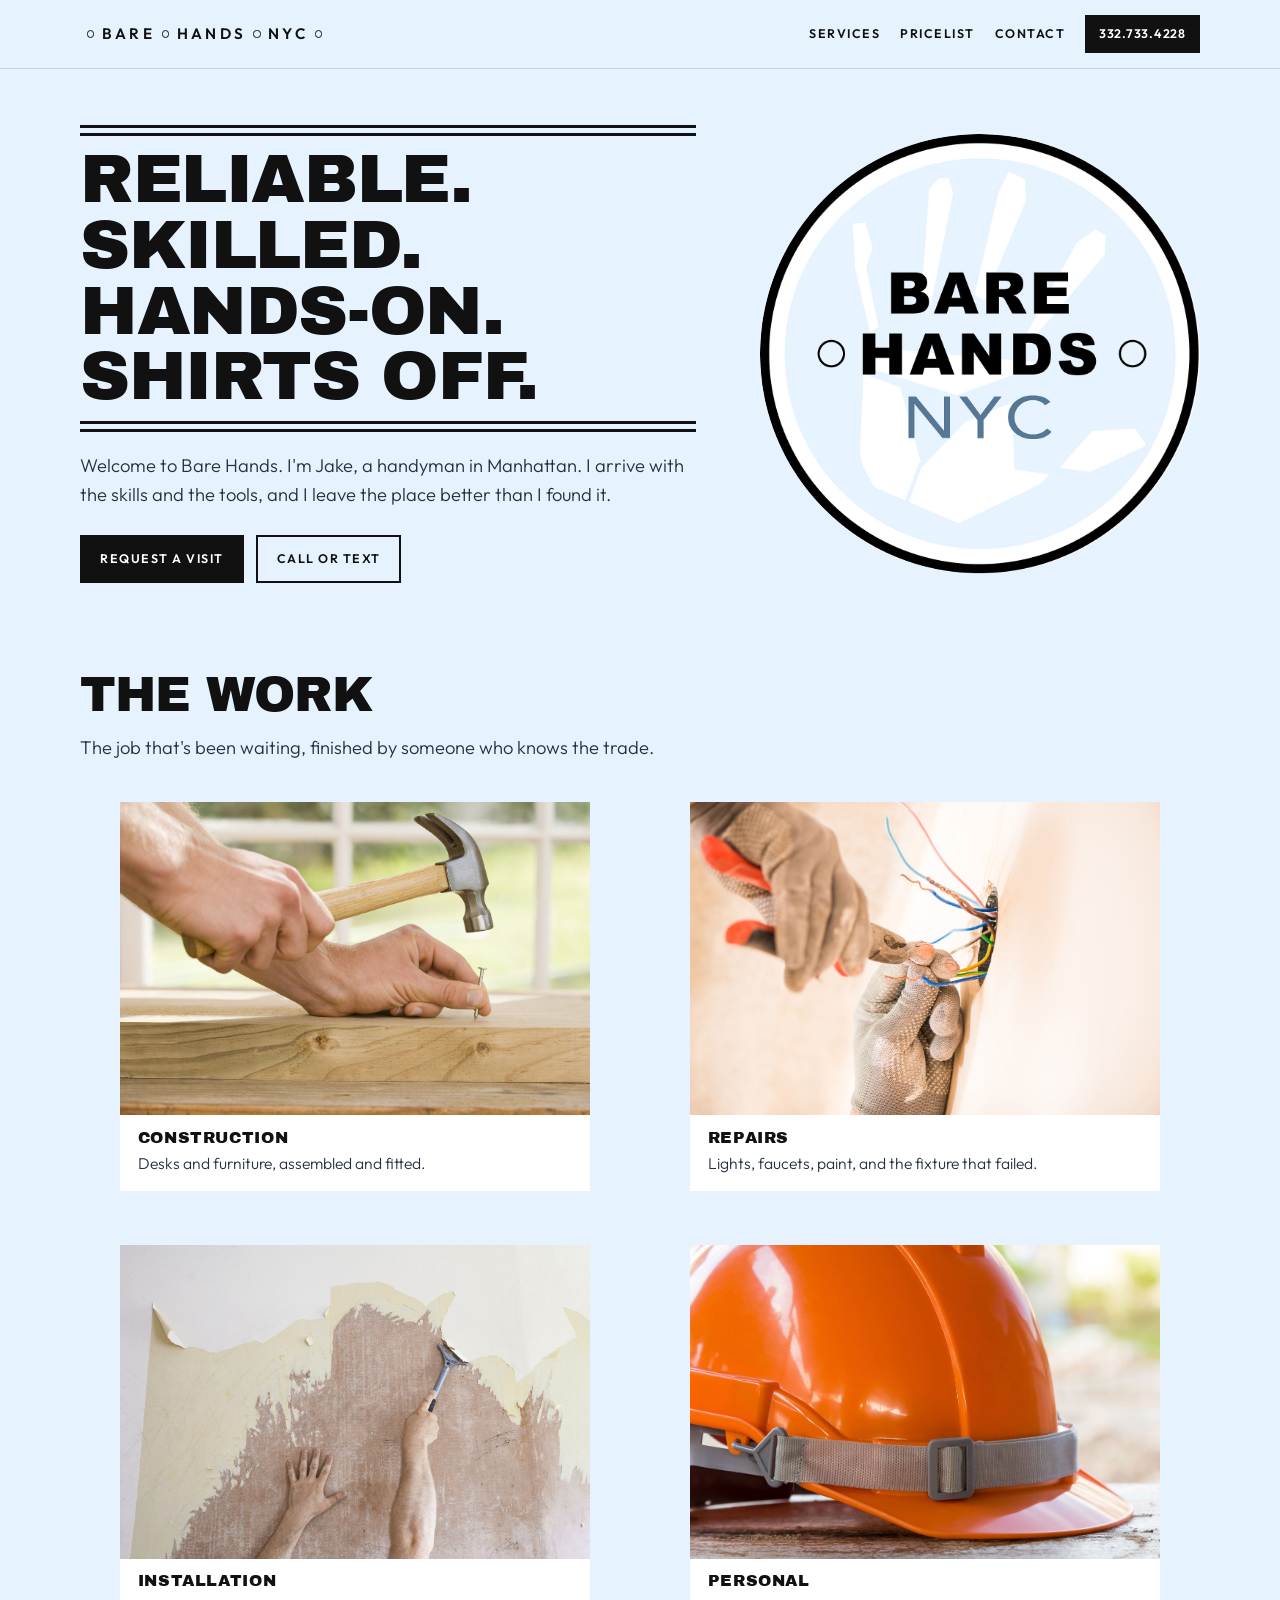
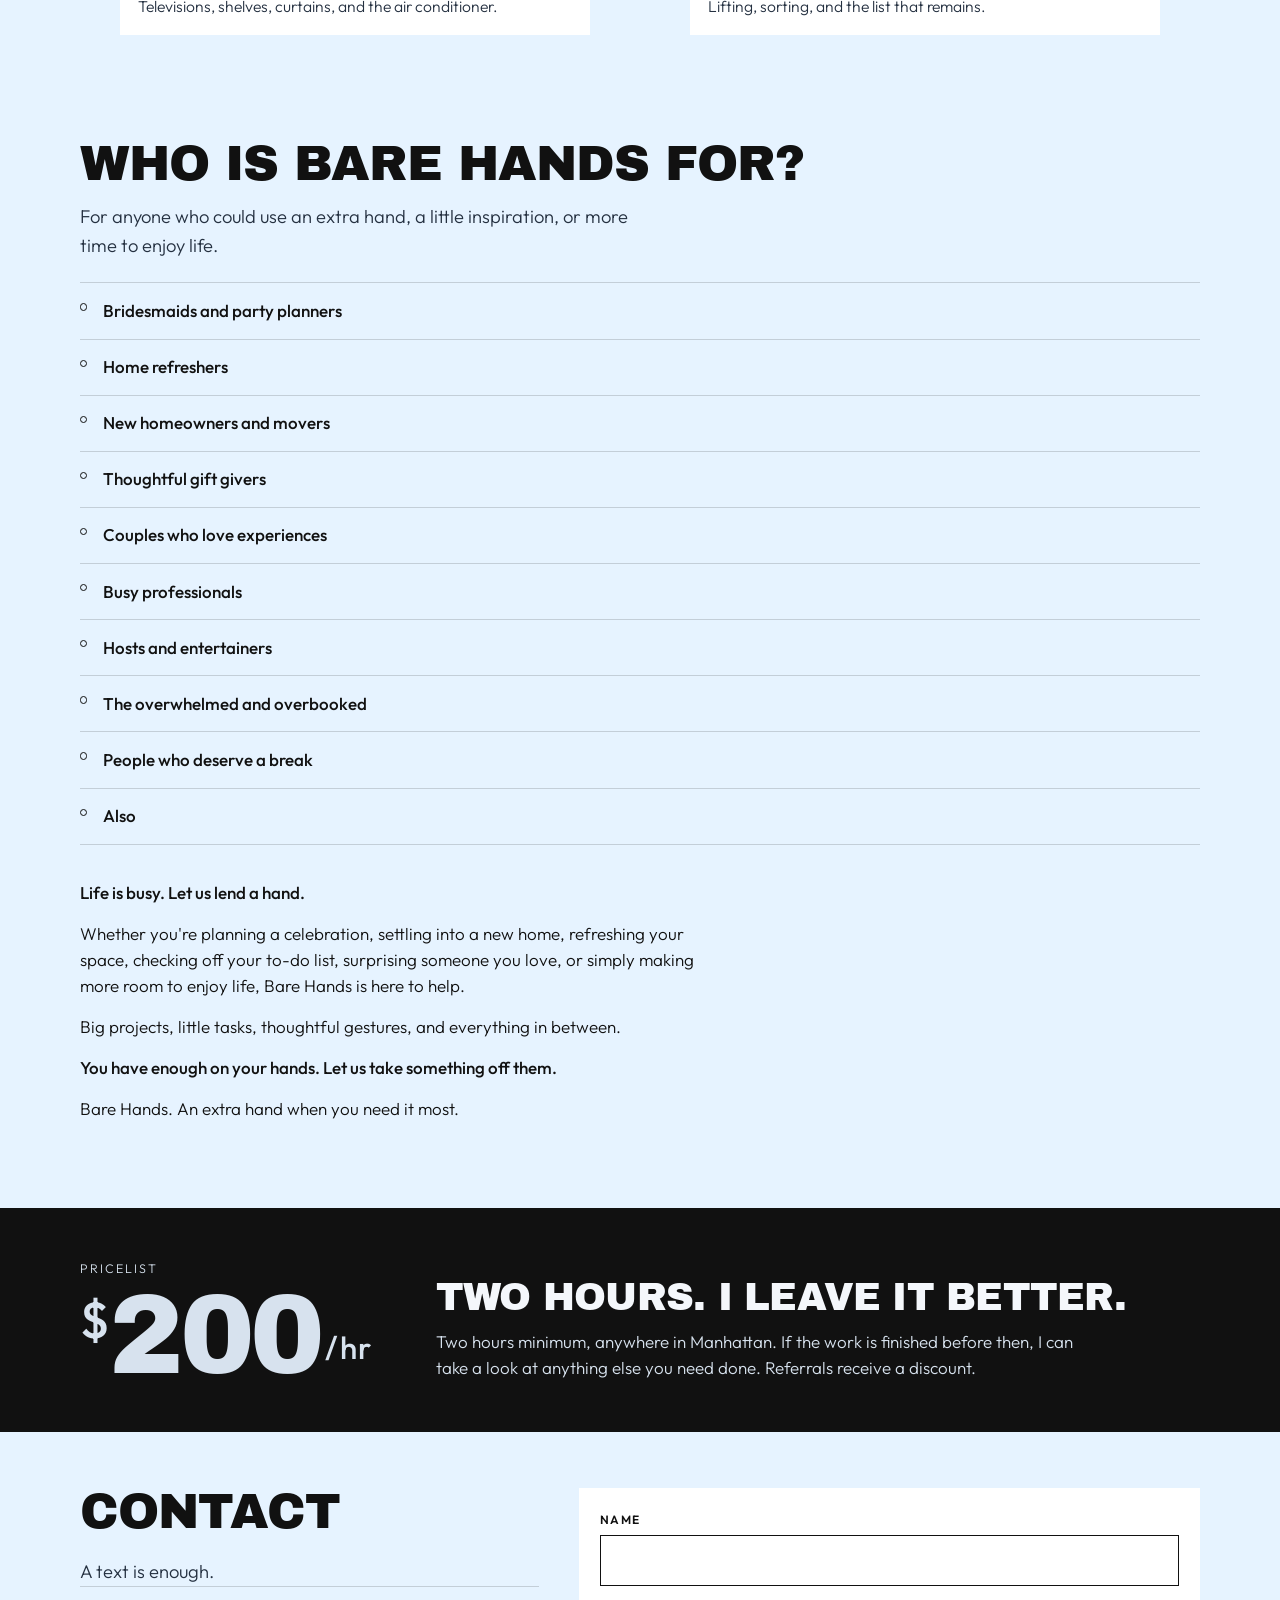
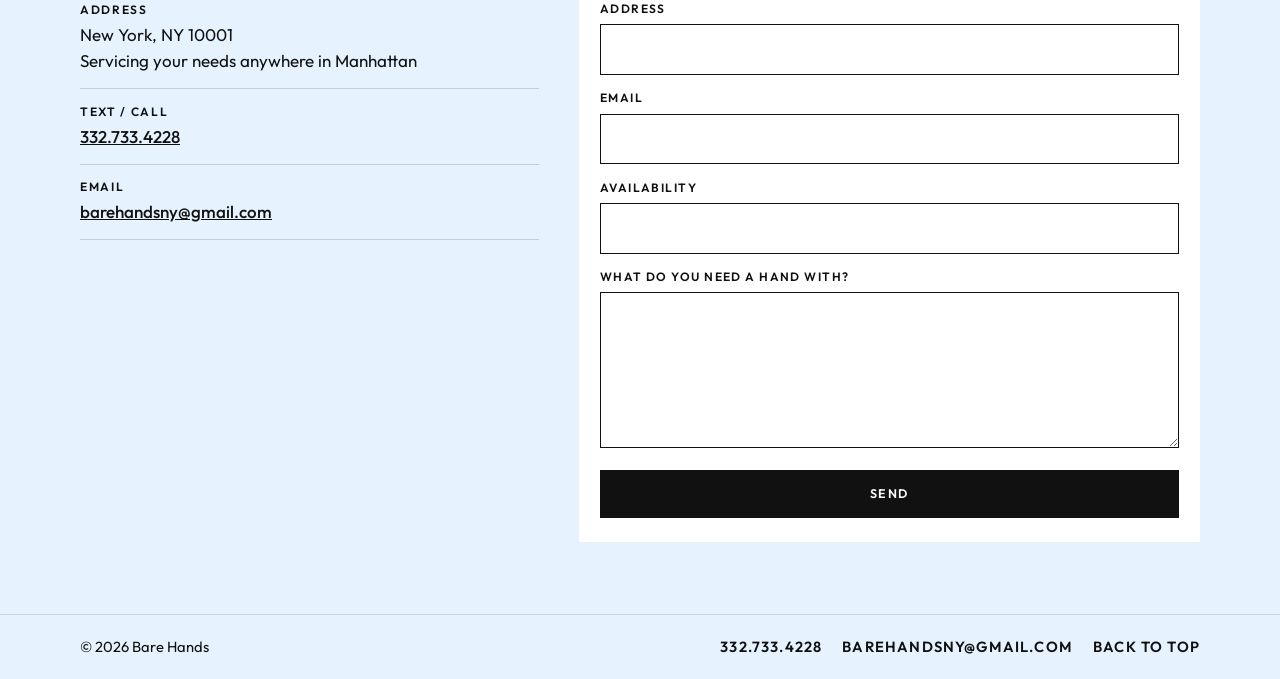
==== commit 7a53a1ba: "Remove the duplicated page left by a merge." ====
--- a/index.html
+++ b/index.html
@@ -1,239 +1,3 @@
-<<<<<<< Updated upstream
-<!DOCTYPE html>
-<html lang="en">
-<head>
-  <meta charset="utf-8" />
-  <meta name="viewport" content="width=device-width, initial-scale=1" />
-  <title>Reliable. Skilled. Hands-On. Shirts Off. — BareHands.NYC</title>
-  <meta name="description" content="Jake, a shirtless skilled-trade handyman in Manhattan. Furniture, repairs, installation, and personal jobs. From $200 an hour, two-hour minimum." />
-  <link rel="canonical" href="https://www.barehands.nyc/" />
-  <meta name="theme-color" content="#e6f3ff" />
-  <link rel="icon" href="/images/mark.jpg" type="image/jpeg" />
-  <meta property="og:title" content="BareHands.NYC" />
-  <meta property="og:description" content="Reliable. Skilled. Hands-on. Shirts off. Handyman work anywhere in Manhattan." />
-  <meta property="og:url" content="https://www.barehands.nyc/" />
-  <meta property="og:image" content="https://www.barehands.nyc/images/mark.jpg" />
-  <meta property="og:type" content="website" />
-  <script type="application/ld+json">
-  {
-    "@context": "https://schema.org",
-    "@type": "HomeAndConstructionBusiness",
-    "name": "Bare Hands",
-    "url": "https://www.barehands.nyc/",
-    "image": "https://www.barehands.nyc/images/mark.jpg",
-    "email": "barehandsny@gmail.com",
-    "telephone": "+1-332-733-4228",
-    "address": {
-      "@type": "PostalAddress",
-      "addressLocality": "New York",
-      "addressRegion": "NY",
-      "postalCode": "10001",
-      "addressCountry": "US"
-    },
-    "areaServed": "Manhattan"
-  }
-  </script>
-  <link rel="preconnect" href="https://fonts.googleapis.com" />
-  <link rel="preconnect" href="https://fonts.gstatic.com" crossorigin />
-  <link href="https://fonts.googleapis.com/css2?family=Archivo+Black&family=Outfit:wght@300;400;500;600&display=swap" rel="stylesheet" />
-  <link rel="stylesheet" href="/styles.css?v=4" />
-</head>
-<body>
-  <a class="skip" href="#main">Skip to content</a>
-  <header class="site-header">
-    <div class="wrap bar">
-      <a class="wordmark" href="#top" aria-label="Bare Hands NYC">
-        <span class="dot" aria-hidden="true"></span>
-        <span class="spaced">Bare</span>
-        <span class="dot" aria-hidden="true"></span>
-        <span class="spaced">Hands</span>
-        <span class="dot wide" aria-hidden="true"></span>
-        <span class="spaced wide">NYC</span>
-        <span class="dot wide" aria-hidden="true"></span>
-      </a>
-      <nav class="nav" aria-label="Primary">
-        <a href="#services">Services</a>
-        <a href="#rates">Pricelist</a>
-        <a href="#contact">Contact</a>
-      </nav>
-      <a class="btn btn-small" href="tel:+13327334228">332.733.4228</a>
-    </div>
-  </header>
-
-  <main id="main">
-    <section class="hero wrap" id="top">
-      <div class="hero-copy">
-        <div class="rules" aria-hidden="true"></div>
-        <h1>Reliable. Skilled. Hands-on. Shirts off.</h1>
-        <div class="rules" aria-hidden="true"></div>
-        <p class="lede">Welcome to Bare Hands. I'm Jake, a handyman in Manhattan. I arrive with the skills and the tools, and I leave the place better than I found it.</p>
-        <div class="actions">
-          <a class="btn" href="#contact">Request a visit</a>
-          <a class="btn btn-line" href="tel:+13327334228">Call or text</a>
-        </div>
-      </div>
-      <img class="seal" src="/images/mark.jpg" alt="Bare Hands NYC. An open hand inside a black circle." />
-    </section>
-
-    <section class="section wrap" id="services" aria-labelledby="services-title">
-      <h2 id="services-title">The work</h2>
-      <p class="line">The job that's been waiting, finished by someone who knows the trade.</p>
-      <div class="grid">
-        <figure class="card">
-          <img src="/images/svc-construction.jpg" alt="Hands hammering a nail into a pine board." />
-          <figcaption>Construction <span>Desks and furniture, assembled and fitted.</span></figcaption>
-        </figure>
-        <figure class="card">
-          <img src="/images/svc-repairs.jpg" alt="Gloved hands joining electrical wires with pliers." />
-          <figcaption>Repairs <span>Lights, faucets, paint, and the fixture that failed.</span></figcaption>
-        </figure>
-        <figure class="card">
-          <img src="/images/svc-installation.jpg" alt="Hands stripping old wallpaper from a wall." />
-          <figcaption>Installation <span>Televisions, shelves, curtains, and the air conditioner.</span></figcaption>
-        </figure>
-        <figure class="card">
-          <img src="/images/svc-personal.jpg" alt="An orange hard hat on a wooden workbench." />
-          <figcaption>Personal <span>Lifting, sorting, and the list that remains.</span></figcaption>
-        </figure>
-      </div>
-    </section>
-
-    <section class="section wrap who" id="who" aria-labelledby="who-title">
-      <h2 id="who-title">Who is Bare Hands for?</h2>
-      <p class="line">For anyone who could use an extra hand, a little inspiration, or more time to enjoy life.</p>
-      <div class="who-list">
-        <details>
-          <summary>Bridesmaids and party planners</summary>
-          <p>Getting ready for the big day? Hosting a bachelorette, bridal shower, birthday, or special celebration? Let us help bring everything together so you can focus on enjoying the moment.</p>
-        </details>
-        <details>
-          <summary>Home refreshers</summary>
-          <p>Ready for a fresh start? Whether it's reorganizing a room, refreshing your space, or finally tackling those home projects you've been putting off, we're here to help make your home feel like you again.</p>
-        </details>
-        <details>
-          <summary>New homeowners and movers</summary>
-          <p>New keys, new beginnings. Moving into a new home, settling in, unpacking, organizing, or making a new space feel like home? We've got an extra set of hands for that.</p>
-        </details>
-        <details>
-          <summary>Thoughtful gift givers</summary>
-          <p>Looking for something more meaningful than another gift card? Give someone special the gift of help, a little pampering, or an experience you can enjoy together.</p>
-        </details>
-        <details>
-          <summary>Couples who love experiences</summary>
-          <p>Sometimes the best gift is doing something together. Make time for each other while we help take care of the details.</p>
-        </details>
-        <details>
-          <summary>Busy professionals</summary>
-          <p>Too much to do and not enough hours in the day? Let us help tackle your to-do list so you can focus on what matters most.</p>
-        </details>
-        <details>
-          <summary>Hosts and entertainers</summary>
-          <p>Love having people over but not all the prep work? From getting your home guest-ready to helping with the details of your gathering, we've got you covered.</p>
-        </details>
-        <details>
-          <summary>The overwhelmed and overbooked</summary>
-          <p>You know that list you've been meaning to get to? The errands, the organizing, the little projects, the things that keep getting pushed to tomorrow? Let's get them done.</p>
-        </details>
-        <details>
-          <summary>People who deserve a break</summary>
-          <p>Sometimes you don't need a special occasion or a reason. You just need a little help, more breathing room, and time for yourself.</p>
-        </details>
-        <details>
-          <summary>Also</summary>
-          <ul>
-            <li>New parents getting organized or preparing for a baby</li>
-            <li>Holiday hosting and seasonal decorating</li>
-            <li>Adult children arranging help for their parents</li>
-            <li>Agents preparing a home for a showing or a new owner</li>
-            <li>Short-term rental hosts preparing a guest space</li>
-            <li>Proposals, anniversaries, and romantic surprises</li>
-            <li>Small businesses that need setup, errands, and the everyday tasks</li>
-          </ul>
-        </details>
-      </div>
-      <div class="who-close">
-        <p class="motto">Life is busy. Let us lend a hand.</p>
-        <p>Whether you're planning a celebration, settling into a new home, refreshing your space, checking off your to-do list, surprising someone you love, or simply making more room to enjoy life, Bare Hands is here to help.</p>
-        <p>Big projects, little tasks, thoughtful gestures, and everything in between.</p>
-        <p class="motto">You have enough on your hands. Let us take something off them.</p>
-        <p>Bare Hands. An extra hand when you need it most.</p>
-      </div>
-    </section>
-
-    <section class="rates" id="rates" aria-labelledby="rates-title">
-      <div class="wrap rates-inner">
-        <div>
-          <p class="kicker kicker-light">Pricelist</p>
-          <p class="price"><span class="currency">$</span>200<span class="unit">/hr</span></p>
-        </div>
-        <div>
-          <h2 id="rates-title">Two hours. I leave it better.</h2>
-          <p>Two hours minimum, anywhere in Manhattan. If the work is finished before then, I complete what remains. Referrals receive a discount.</p>
-        </div>
-      </div>
-    </section>
-
-    <section class="section wrap contact" id="contact" aria-labelledby="contact-title">
-      <div>
-        <h2 id="contact-title">Contact</h2>
-        <p class="lede">A text is enough.</p>
-        <dl class="facts">
-          <div>
-            <dt>Address</dt>
-            <dd>New York, NY 10001<br />Servicing your needs anywhere in Manhattan</dd>
-          </div>
-          <div>
-            <dt>Text / call</dt>
-            <dd><a href="tel:+13327334228">332.733.4228</a></dd>
-          </div>
-          <div>
-            <dt>Email</dt>
-            <dd><a href="mailto:barehandsny@gmail.com">barehandsny@gmail.com</a></dd>
-          </div>
-        </dl>
-      </div>
-      <form name="visit" method="POST" action="/thanks.html" data-netlify="true" netlify-honeypot="bot-field">
-        <input type="hidden" name="form-name" value="visit" />
-        <p class="hp"><label>Leave this empty <input name="bot-field" tabindex="-1" autocomplete="off" /></label></p>
-        <div class="field">
-          <label for="name">Name</label>
-          <input id="name" name="name" type="text" autocomplete="name" required />
-        </div>
-        <div class="field">
-          <label for="address">Address</label>
-          <input id="address" name="address" type="text" autocomplete="street-address" required />
-        </div>
-        <div class="field">
-          <label for="email">Email</label>
-          <input id="email" name="email" type="email" autocomplete="email" required />
-        </div>
-        <div class="field">
-          <label for="availability">Availability</label>
-          <input id="availability" name="availability" type="text" autocomplete="off" />
-        </div>
-        <div class="field">
-          <label for="job">What do you need a hand with?</label>
-          <textarea id="job" name="job" rows="5"></textarea>
-        </div>
-        <button class="btn" type="submit">Send</button>
-      </form>
-    </section>
-  </main>
-
-  <footer class="site-footer">
-    <div class="wrap bar">
-      <span>© 2026 Bare Hands</span>
-      <span class="footer-links">
-        <a href="tel:+13327334228">332.733.4228</a>
-        <a href="mailto:barehandsny@gmail.com">barehandsny@gmail.com</a>
-        <a href="#top">Back to top</a>
-      </span>
-    </div>
-  </footer>
-  <script src="/visit.js"></script>
-</body>
-</html>
-=======
 <!DOCTYPE html>
 <html lang="en">
 <head>
@@ -468,4 +232,3 @@
   <script src="/visit.js"></script>
 </body>
 </html>
->>>>>>> Stashed changes
